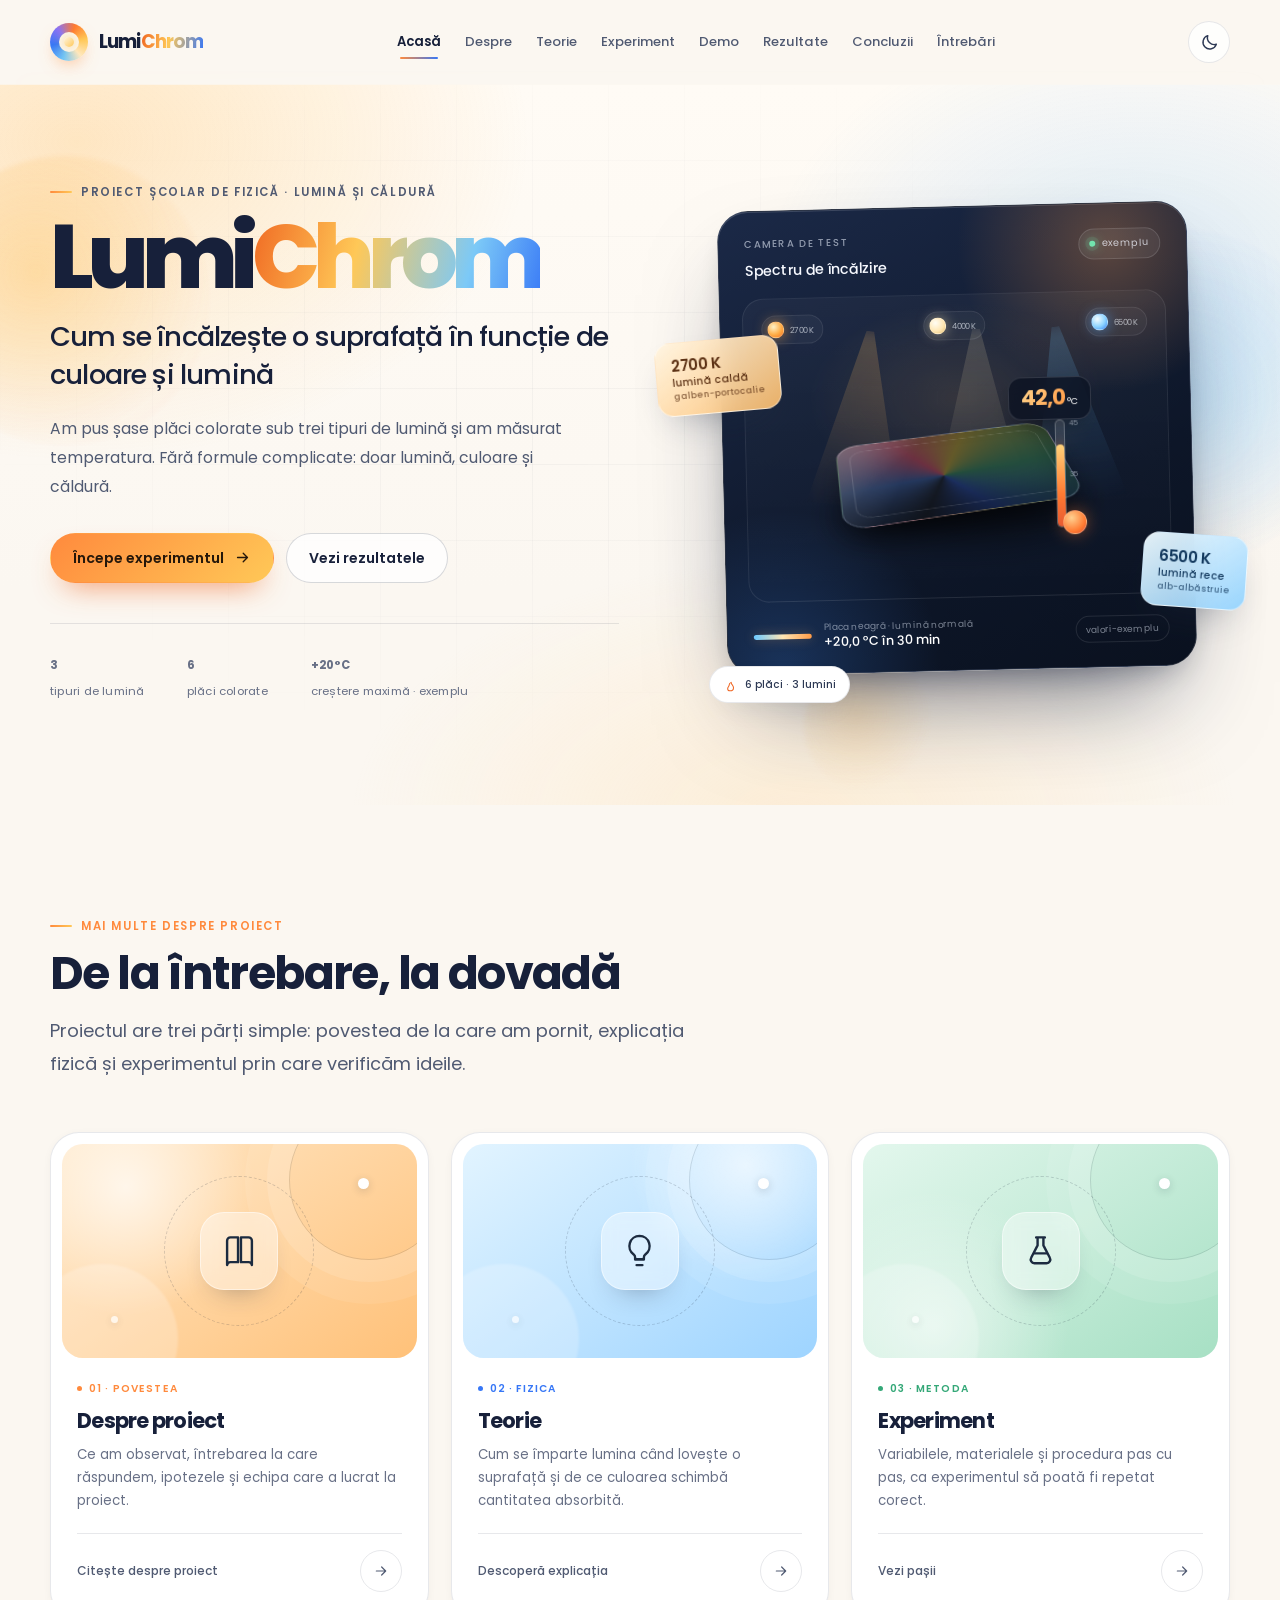
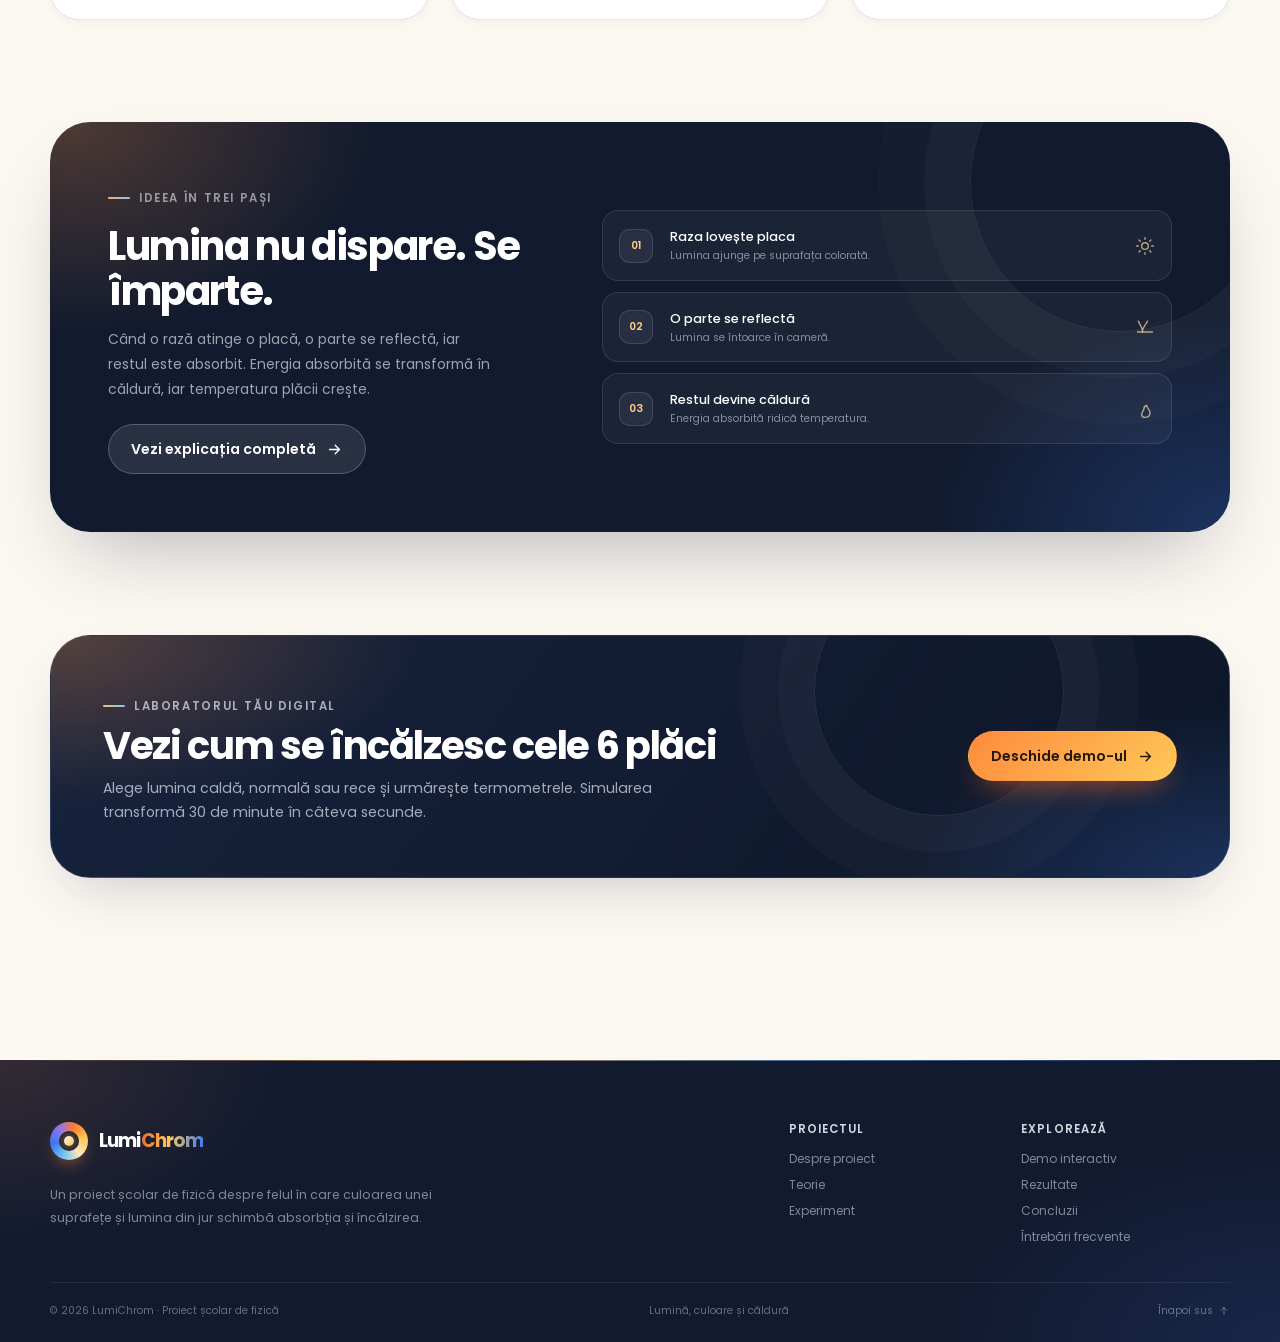
==== index.html @ 6018ecc3 "Varianta 1 Site LumiChrom" ====
<!DOCTYPE html>
<html lang="ro">
<head>
  <meta charset="UTF-8">
  <meta name="viewport" content="width=device-width, initial-scale=1">
  <title>LumiChrom — Cum se încălzește o suprafață în funcție de culoare și lumină</title>
  <meta name="description" content="LumiChrom este un proiect școlar de fizică despre absorbția luminii și încălzirea suprafețelor colorate sub lumină caldă, normală și rece.">
  <meta name="theme-color" content="#fbf7f1">
  <link rel="icon" href="assets/img/favicon.svg" type="image/svg+xml">
  <link rel="preconnect" href="https://fonts.googleapis.com">
  <link rel="preconnect" href="https://fonts.gstatic.com" crossorigin>
  <link href="https://fonts.googleapis.com/css2?family=Poppins:wght@400;500;600;700;800&display=swap" rel="stylesheet">
  <link rel="stylesheet" href="assets/css/style.css">
  <script>
    /* Aplicăm tema înainte de afișare, ca să nu apară o „clipire”. */
    (function () {
      document.documentElement.classList.add("js");
      try {
        var saved = localStorage.getItem("lumichrom-theme");
        document.documentElement.dataset.theme = saved === "dark" ? "dark" : "light";
      } catch (error) {
        document.documentElement.dataset.theme = "light";
      }
    })();
  </script>
</head>
<body class="page-home">
  <a class="skip-link" href="#main">Sari la conținut</a>
  <div class="scroll-progress" aria-hidden="true"></div>

  <!-- Meniu comun -->
  <header class="site-header">
    <div class="container nav-shell">
      <a class="brand" href="index.html" aria-label="LumiChrom — pagina principală">
        <span class="brand-mark" aria-hidden="true"></span>
        <span class="brand-text">Lumi<span>Chrom</span></span>
      </a>

      <nav class="main-nav" id="mainNav" aria-label="Meniu principal">
        <a href="index.html" class="is-active" aria-current="page">Acasă</a>
        <a href="despre.html">Despre</a>
        <a href="teorie.html">Teorie</a>
        <a href="experiment.html">Experiment</a>
        <a href="demo.html">Demo</a>
        <a href="rezultate.html">Rezultate</a>
        <a href="concluzii.html">Concluzii</a>
        <a href="intrebari.html">Întrebări</a>
      </nav>

      <div class="nav-actions">
        <button class="icon-button theme-toggle" type="button" aria-label="Comută la modul întunecat" aria-pressed="false">
          <svg class="icon-moon" viewBox="0 0 24 24" fill="none" stroke="currentColor" stroke-width="1.8" stroke-linecap="round" stroke-linejoin="round" aria-hidden="true">
            <path d="M20.6 14.2A8.6 8.6 0 0 1 9.8 3.4 8.6 8.6 0 1 0 20.6 14.2Z"/>
          </svg>
          <svg class="icon-sun" viewBox="0 0 24 24" fill="none" stroke="currentColor" stroke-width="1.8" stroke-linecap="round" stroke-linejoin="round" aria-hidden="true">
            <circle cx="12" cy="12" r="4"/>
            <path d="M12 2v2M12 20v2M4.9 4.9l1.4 1.4M17.7 17.7l1.4 1.4M2 12h2M20 12h2M4.9 19.1l1.4-1.4M17.7 6.3l1.4-1.4"/>
          </svg>
        </button>
        <button class="menu-toggle" type="button" aria-label="Deschide meniul" aria-controls="mainNav" aria-expanded="false">
          <span></span>
        </button>
      </div>
    </div>
  </header>

  <main id="main" class="site-main">
    <!-- Hero -->
    <section class="hero">
      <div class="hero-bg" aria-hidden="true">
        <div class="hero-grid"></div>
        <div class="orb orb--warm" data-parallax="0.05"></div>
        <div class="orb orb--cool" data-parallax="0.03"></div>
        <div class="orb orb--small" data-parallax="0.08"></div>
      </div>

      <div class="container hero-layout">
        <div class="hero-copy">
          <span class="eyebrow" data-reveal>Proiect școlar de fizică · lumină și căldură</span>
          <h1 class="hero-title" data-reveal style="--delay: .06s">Lumi<span>Chrom</span></h1>
          <p class="hero-subtitle" data-reveal style="--delay: .12s">Cum se încălzește o suprafață în funcție de culoare și lumină</p>
          <p class="hero-lead" data-reveal style="--delay: .18s">
            Am pus șase plăci colorate sub trei tipuri de lumină și am măsurat temperatura.
            Fără formule complicate: doar lumină, culoare și căldură.
          </p>

          <div class="hero-actions" data-reveal style="--delay: .24s">
            <a class="btn btn--primary" href="demo.html">
              Începe experimentul
              <svg viewBox="0 0 24 24" fill="none" stroke="currentColor" stroke-width="1.9" stroke-linecap="round" stroke-linejoin="round" aria-hidden="true">
                <path d="M5 12h14M13 6l6 6-6 6"/>
              </svg>
            </a>
            <a class="btn btn--ghost" href="rezultate.html">Vezi rezultatele</a>
          </div>

          <div class="hero-facts" data-reveal style="--delay: .3s">
            <div class="hero-fact">
              <strong><span data-count="3" data-duration="1000">0</span></strong>
              <span>tipuri de lumină</span>
            </div>
            <div class="hero-fact">
              <strong><span data-count="6" data-duration="1200">0</span></strong>
              <span>plăci colorate</span>
            </div>
            <div class="hero-fact">
              <strong><span data-count="20" data-prefix="+" data-suffix="°C" data-duration="1400">+0°C</span></strong>
              <span>creștere maximă · exemplu</span>
            </div>
          </div>
        </div>

        <!-- Ilustrație de laborator realizată în HTML/CSS -->
        <div class="hero-visual" data-reveal style="--delay: .18s">
          <div class="hero-visual-glow" aria-hidden="true"></div>

          <div class="lab-card">
            <div class="lab-head">
              <div>
                <span class="lab-kicker">Camera de test</span>
                <strong>Spectru de încălzire</strong>
              </div>
              <span class="live-pill"><i aria-hidden="true"></i>exemplu</span>
            </div>

            <div class="lab-stage" aria-hidden="true">
              <div class="lamp-row">
                <span class="lamp-unit"><i class="lamp-dot lamp-dot--warm"></i><span>2700 K</span></span>
                <span class="lamp-unit"><i class="lamp-dot lamp-dot--normal"></i><span>4000 K</span></span>
                <span class="lamp-unit"><i class="lamp-dot lamp-dot--cool"></i><span>6500 K</span></span>
              </div>

              <div class="lab-beams">
                <span class="beam beam--warm"></span>
                <span class="beam beam--normal"></span>
                <span class="beam beam--cool"></span>
              </div>

              <div class="plate-wrap">
                <div class="plate-shadow"></div>
                <div class="plate-3d"></div>
                <div class="temp-chip"><span>42,0</span>°C</div>

                <div class="lab-thermo">
                  <div class="lab-thermo-track"><i></i></div>
                  <div class="lab-thermo-bulb"></div>
                  <div class="lab-thermo-labels"><span>45</span><span>35</span><span>25</span></div>
                </div>
              </div>
            </div>

            <div class="lab-foot">
              <div class="lab-foot-main">
                <span class="mini-scale" aria-hidden="true"></span>
                <div>
                  <span>Placa neagră · lumină normală</span>
                  <strong>+20,0 °C în 30 min</strong>
                </div>
              </div>
              <span class="lab-foot-note">valori-exemplu</span>
            </div>
          </div>

          <div class="float-card float-card--warm" aria-hidden="true">
            <strong>2700 K</strong>
            lumină caldă
            <small>galben-portocalie</small>
          </div>
          <div class="float-card float-card--cool" aria-hidden="true">
            <strong>6500 K</strong>
            lumină rece
            <small>alb-albăstruie</small>
          </div>
          <div class="float-chip" aria-hidden="true">
            <svg viewBox="0 0 24 24" fill="none" stroke="currentColor" stroke-width="1.8" stroke-linecap="round" stroke-linejoin="round">
              <path d="M12 22c4 0 6-2.5 6-5.5 0-2.3-1.3-3.8-2.4-5.2-.9-1.1-1.6-2.2-1.6-3.8-2 .7-3.4 2.4-3.4 4.5 0 1-.4 1.7-1 2.5C8.6 15.8 8 17 8 18.5 8 20.7 9.8 22 12 22Z"/>
            </svg>
            6 plăci · 3 lumini
          </div>
        </div>
      </div>
    </section>

    <!-- Previzualizarea celor trei secțiuni principale -->
    <section class="section" aria-labelledby="preview-title">
      <div class="container">
        <div class="section-head" data-reveal>
          <span class="section-kicker">Mai multe despre proiect</span>
          <h2 id="preview-title">De la întrebare, la dovadă</h2>
          <p class="lead">Proiectul are trei părți simple: povestea de la care am pornit, explicația fizică și experimentul prin care verificăm ideile.</p>
        </div>

        <div class="preview-grid">
          <a class="preview-card preview-card--story" href="despre.html" data-reveal style="--delay: .04s">
            <div class="preview-visual" aria-hidden="true">
              <span class="preview-orbit"></span>
              <span class="preview-dot preview-dot--one"></span>
              <span class="preview-dot preview-dot--two"></span>
              <span class="preview-icon">
                <svg viewBox="0 0 24 24" fill="none" stroke="currentColor" stroke-width="1.65" stroke-linecap="round" stroke-linejoin="round">
                  <path d="M3.5 5.3A2.3 2.3 0 0 1 5.8 3H11v17H5.8a2.3 2.3 0 0 0-2.3 2V5.3Z"/>
                  <path d="M20.5 5.3A2.3 2.3 0 0 0 18.2 3H13v17h5.2a2.3 2.3 0 0 1 2.3 2V5.3Z"/>
                </svg>
              </span>
            </div>
            <div class="preview-body">
              <span class="preview-label">01 · Povestea</span>
              <h3>Despre proiect</h3>
              <p>Ce am observat, întrebarea la care răspundem, ipotezele și echipa care a lucrat la proiect.</p>
              <div class="preview-footer">
                <span>Citește despre proiect</span>
                <span class="arrow-circle" aria-hidden="true">
                  <svg viewBox="0 0 24 24" fill="none" stroke="currentColor" stroke-width="1.8" stroke-linecap="round" stroke-linejoin="round">
                    <path d="M5 12h14M13 6l6 6-6 6"/>
                  </svg>
                </span>
              </div>
            </div>
          </a>

          <a class="preview-card preview-card--theory" href="teorie.html" data-reveal style="--delay: .12s">
            <div class="preview-visual" aria-hidden="true">
              <span class="preview-orbit"></span>
              <span class="preview-dot preview-dot--one"></span>
              <span class="preview-dot preview-dot--two"></span>
              <span class="preview-icon">
                <svg viewBox="0 0 24 24" fill="none" stroke="currentColor" stroke-width="1.65" stroke-linecap="round" stroke-linejoin="round">
                  <path d="M9 18h6M10 22h4"/>
                  <path d="M12 2a7 7 0 0 0-4 12.7c.6.5 1 1.3 1 2.1V18h6v-1.2c0-.8.4-1.6 1-2.1A7 7 0 0 0 12 2Z"/>
                </svg>
              </span>
            </div>
            <div class="preview-body">
              <span class="preview-label">02 · Fizica</span>
              <h3>Teorie</h3>
              <p>Cum se împarte lumina când lovește o suprafață și de ce culoarea schimbă cantitatea absorbită.</p>
              <div class="preview-footer">
                <span>Descoperă explicația</span>
                <span class="arrow-circle" aria-hidden="true">
                  <svg viewBox="0 0 24 24" fill="none" stroke="currentColor" stroke-width="1.8" stroke-linecap="round" stroke-linejoin="round">
                    <path d="M5 12h14M13 6l6 6-6 6"/>
                  </svg>
                </span>
              </div>
            </div>
          </a>

          <a class="preview-card preview-card--lab" href="experiment.html" data-reveal style="--delay: .2s">
            <div class="preview-visual" aria-hidden="true">
              <span class="preview-orbit"></span>
              <span class="preview-dot preview-dot--one"></span>
              <span class="preview-dot preview-dot--two"></span>
              <span class="preview-icon">
                <svg viewBox="0 0 24 24" fill="none" stroke="currentColor" stroke-width="1.65" stroke-linecap="round" stroke-linejoin="round">
                  <path d="M9 3h6M10 3v5.5L5.6 17a2.5 2.5 0 0 0 2.2 3.7h8.4a2.5 2.5 0 0 0 2.2-3.7L14 8.5V3"/>
                  <path d="M7.6 14h8.8"/>
                </svg>
              </span>
            </div>
            <div class="preview-body">
              <span class="preview-label">03 · Metoda</span>
              <h3>Experiment</h3>
              <p>Variabilele, materialele și procedura pas cu pas, ca experimentul să poată fi repetat corect.</p>
              <div class="preview-footer">
                <span>Vezi pașii</span>
                <span class="arrow-circle" aria-hidden="true">
                  <svg viewBox="0 0 24 24" fill="none" stroke="currentColor" stroke-width="1.8" stroke-linecap="round" stroke-linejoin="round">
                    <path d="M5 12h14M13 6l6 6-6 6"/>
                  </svg>
                </span>
              </div>
            </div>
          </a>
        </div>
      </div>
    </section>

    <!-- Ideea fizică, pe scurt -->
    <section class="section section--flush-top" aria-labelledby="process-title">
      <div class="container">
        <div class="process-panel" data-reveal>
          <div class="process-copy">
            <span class="eyebrow">Ideea în trei pași</span>
            <h2 id="process-title">Lumina nu dispare. Se împarte.</h2>
            <p>Când o rază atinge o placă, o parte se reflectă, iar restul este absorbit. Energia absorbită se transformă în căldură, iar temperatura plăcii crește.</p>
            <a class="btn btn--light" href="teorie.html">
              Vezi explicația completă
              <svg viewBox="0 0 24 24" fill="none" stroke="currentColor" stroke-width="1.9" stroke-linecap="round" stroke-linejoin="round" aria-hidden="true">
                <path d="M5 12h14M13 6l6 6-6 6"/>
              </svg>
            </a>
          </div>

          <ol class="process-steps">
            <li class="process-step">
              <span class="process-step-num">01</span>
              <div>
                <strong>Raza lovește placa</strong>
                <small>Lumina ajunge pe suprafața colorată.</small>
              </div>
              <span class="process-step-icon" aria-hidden="true">
                <svg viewBox="0 0 24 24" fill="none" stroke="currentColor" stroke-width="1.7" stroke-linecap="round" stroke-linejoin="round">
                  <circle cx="12" cy="12" r="4"/>
                  <path d="M12 2v2M12 20v2M4.9 4.9l1.4 1.4M17.7 17.7l1.4 1.4M2 12h2M20 12h2M4.9 19.1l1.4-1.4M17.7 6.3l1.4-1.4"/>
                </svg>
              </span>
            </li>
            <li class="process-step">
              <span class="process-step-num">02</span>
              <div>
                <strong>O parte se reflectă</strong>
                <small>Lumina se întoarce în cameră.</small>
              </div>
              <span class="process-step-icon" aria-hidden="true">
                <svg viewBox="0 0 24 24" fill="none" stroke="currentColor" stroke-width="1.7" stroke-linecap="round" stroke-linejoin="round">
                  <path d="M4 5 9 15 15 5"/>
                  <path d="M3 18h18"/>
                  <path d="M9 15v3"/>
                </svg>
              </span>
            </li>
            <li class="process-step">
              <span class="process-step-num">03</span>
              <div>
                <strong>Restul devine căldură</strong>
                <small>Energia absorbită ridică temperatura.</small>
              </div>
              <span class="process-step-icon" aria-hidden="true">
                <svg viewBox="0 0 24 24" fill="none" stroke="currentColor" stroke-width="1.7" stroke-linecap="round" stroke-linejoin="round">
                  <path d="M12 22c4 0 6-2.5 6-5.5 0-2.3-1.3-3.8-2.4-5.2-.9-1.1-1.6-2.2-1.6-3.8-2 .7-3.4 2.4-3.4 4.5 0 1-.4 1.7-1 2.5C8.6 15.8 8 17 8 18.5 8 20.7 9.8 22 12 22Z"/>
                </svg>
              </span>
            </li>
          </ol>
        </div>
      </div>
    </section>

    <!-- Invitație la demo -->
    <section class="section section--flush-top">
      <div class="container">
        <div class="cta-panel" data-reveal>
          <div>
            <span class="eyebrow">Laboratorul tău digital</span>
            <h2>Vezi cum se încălzesc cele 6 plăci</h2>
            <p>Alege lumina caldă, normală sau rece și urmărește termometrele. Simularea transformă 30 de minute în câteva secunde.</p>
          </div>
          <a class="btn btn--primary" href="demo.html">
            Deschide demo-ul
            <svg viewBox="0 0 24 24" fill="none" stroke="currentColor" stroke-width="1.9" stroke-linecap="round" stroke-linejoin="round" aria-hidden="true">
              <path d="M5 12h14M13 6l6 6-6 6"/>
            </svg>
          </a>
        </div>
      </div>
    </section>
  </main>

  <!-- Footer comun -->
  <footer class="site-footer">
    <div class="container">
      <div class="footer-top">
        <div class="footer-brand">
          <a class="brand" href="index.html" aria-label="LumiChrom — pagina principală">
            <span class="brand-mark" aria-hidden="true"></span>
            <span class="brand-text">Lumi<span>Chrom</span></span>
          </a>
          <p>Un proiect școlar de fizică despre felul în care culoarea unei suprafețe și lumina din jur schimbă absorbția și încălzirea.</p>
        </div>

        <div class="footer-links">
          <div class="footer-col">
            <h3>Proiectul</h3>
            <nav aria-label="Linkuri despre proiect">
              <a href="despre.html">Despre proiect</a>
              <a href="teorie.html">Teorie</a>
              <a href="experiment.html">Experiment</a>
            </nav>
          </div>
          <div class="footer-col">
            <h3>Explorează</h3>
            <nav aria-label="Linkuri către rezultate și întrebări">
              <a href="demo.html">Demo interactiv</a>
              <a href="rezultate.html">Rezultate</a>
              <a href="concluzii.html">Concluzii</a>
              <a href="intrebari.html">Întrebări frecvente</a>
            </nav>
          </div>
        </div>
      </div>

      <div class="footer-bottom">
        <span>© <span data-year>2026</span> LumiChrom · Proiect școlar de fizică</span>
        <span>Lumină, culoare și căldură</span>
        <a href="#main">
          Înapoi sus
          <svg viewBox="0 0 24 24" fill="none" stroke="currentColor" stroke-width="1.9" stroke-linecap="round" stroke-linejoin="round" aria-hidden="true">
            <path d="M12 19V5M6 11l6-6 6 6"/>
          </svg>
        </a>
      </div>
    </div>
  </footer>

  <script src="assets/js/main.js" defer></script>
</body>
</html>
---- assets/css/style.css ----
/* ============================================================
   LumiChrom — stiluri comune
   Organizare:
   01. Variabile și resetare
   02. Tipografie și utilitare
   03. Header, meniu și progres
   04. Butoane
   05. Hero (Acasă)
   06. Componente comune
   07. Pagina Acasă
   08. Pagina Despre
   09. Pagina Teorie
   10. Pagina Experiment
   11. Pagina Demo
   12. Pagina Rezultate
   13. Pagina Concluzii
   14. Pagina Întrebări
   15. Footer
   16. Responsive
   17. Mișcare redusă
   ============================================================ */

/* 01. Variabile și resetare
   ------------------------------------------------------------ */
:root {
  color-scheme: light;

  --bg: #fbf7f1;
  --bg-soft: #f5ede2;
  --surface: rgba(255, 255, 255, 0.74);
  --surface-solid: #ffffff;
  --surface-2: #fffaf3;
  --surface-3: #f6efe5;

  --ink: #17203a;
  --ink-2: #2d3954;
  --muted: #687086;
  --muted-strong: #505a72;
  --line: rgba(23, 32, 58, 0.1);
  --line-strong: rgba(23, 32, 58, 0.17);

  --orange: #ff8a3d;
  --orange-deep: #ef6420;
  --amber: #ffc857;
  --cream: #ffe7bc;
  --sky: #7cc9f7;
  --blue: #3777f6;
  --blue-deep: #2258c9;
  --navy: #121a30;
  --green: #35a878;
  --red: #e45c55;
  --purple: #8b72f4;

  --gradient-warm: linear-gradient(135deg, #ff8a3d 0%, #ffc857 100%);
  --gradient-cool: linear-gradient(135deg, #76c9f8 0%, #3777f6 100%);
  --gradient-spectrum: linear-gradient(90deg, #ff7a2f 0%, #ffbd4a 25%, #ffe8bf 45%, #dff2ff 65%, #71c5f6 82%, #3777f6 100%);

  --font-sans: "Poppins", "Segoe UI", system-ui, -apple-system, BlinkMacSystemFont, sans-serif;
  --shadow-xs: 0 2px 8px rgba(25, 34, 57, 0.04);
  --shadow-sm: 0 10px 30px -14px rgba(25, 34, 57, 0.2);
  --shadow-md: 0 24px 55px -24px rgba(25, 34, 57, 0.26);
  --shadow-lg: 0 38px 80px -30px rgba(21, 31, 56, 0.32);

  --radius-sm: 14px;
  --radius-md: 22px;
  --radius-lg: 30px;
  --radius-xl: 40px;

  --nav-h: 84px;
  --container: 1180px;
  --ease: cubic-bezier(0.16, 1, 0.3, 1);
  --ease-soft: cubic-bezier(0.25, 0.46, 0.45, 0.94);

  --page-accent: var(--orange);
  --page-accent-soft: rgba(255, 138, 61, 0.14);
}

[data-theme="dark"] {
  color-scheme: dark;
  --bg: #0a101e;
  --bg-soft: #0d1526;
  --surface: rgba(18, 27, 47, 0.76);
  --surface-solid: #121b2f;
  --surface-2: #0f182a;
  --surface-3: #182338;

  --ink: #f5f7fc;
  --ink-2: #dbe3f1;
  --muted: #9ca9bf;
  --muted-strong: #b5c0d3;
  --line: rgba(255, 255, 255, 0.09);
  --line-strong: rgba(255, 255, 255, 0.16);

  --shadow-xs: 0 2px 8px rgba(0, 0, 0, 0.16);
  --shadow-sm: 0 12px 30px -14px rgba(0, 0, 0, 0.5);
  --shadow-md: 0 26px 55px -24px rgba(0, 0, 0, 0.62);
  --shadow-lg: 0 38px 90px -28px rgba(0, 0, 0, 0.72);

  --page-accent-soft: rgba(255, 255, 255, 0.06);
}

/* Accentul fiecărei pagini */
.page-despre {
  --page-accent: #f0782e;
  --page-accent-soft: rgba(240, 120, 46, 0.12);
}

.page-teorie {
  --page-accent: #3777f6;
  --page-accent-soft: rgba(55, 119, 246, 0.1);
}

.page-experiment {
  --page-accent: #27966b;
  --page-accent-soft: rgba(39, 150, 107, 0.1);
}

.page-demo {
  --page-accent: #f0782e;
  --page-accent-soft: rgba(240, 120, 46, 0.12);
}

.page-rezultate {
  --page-accent: #3777f6;
  --page-accent-soft: rgba(55, 119, 246, 0.1);
}

.page-concluzii {
  --page-accent: #7a5fe0;
  --page-accent-soft: rgba(122, 95, 224, 0.1);
}

.page-intrebari {
  --page-accent: #f0782e;
  --page-accent-soft: rgba(240, 120, 46, 0.12);
}

*,
*::before,
*::after {
  box-sizing: border-box;
}

html {
  scroll-behavior: smooth;
  scroll-padding-top: calc(var(--nav-h) + 24px);
  -webkit-text-size-adjust: 100%;
}

body {
  margin: 0;
  min-height: 100vh;
  overflow-x: hidden;
  background: var(--bg);
  color: var(--ink);
  font-family: var(--font-sans);
  font-size: 16px;
  line-height: 1.7;
  font-weight: 400;
  text-rendering: optimizeLegibility;
  -webkit-font-smoothing: antialiased;
}

body.menu-open {
  overflow: hidden;
}

.nav-scrim {
  position: fixed;
  inset: 0;
  z-index: 985;
  display: none;
  background: rgba(10, 16, 30, 0.28);
  -webkit-backdrop-filter: blur(3px);
  backdrop-filter: blur(3px);
  opacity: 0;
  transition: opacity 0.25s ease;
}

body.menu-open .nav-scrim {
  display: block;
  opacity: 1;
}

body.page-leaving {
  opacity: 0;
  transform: translateY(6px);
  transition: opacity 0.24s ease, transform 0.24s ease;
  animation: none;
}

.js body {
  animation: pageIn 0.55s var(--ease-soft) both;
}

.js body.page-leaving {
  animation: none;
  opacity: 0;
}

@keyframes pageIn {
  from { opacity: 0; transform: translateY(8px); }
  to { opacity: 1; transform: translateY(0); }
}

::selection {
  background: rgba(255, 138, 61, 0.26);
  color: var(--ink);
}

:focus-visible {
  outline: 3px solid rgba(55, 119, 246, 0.72);
  outline-offset: 3px;
  border-radius: 6px;
}

img,
svg {
  display: block;
  max-width: 100%;
}

button,
input,
select,
textarea {
  font: inherit;
  color: inherit;
}

button {
  border: 0;
  background: none;
  cursor: pointer;
}

a {
  color: inherit;
  text-decoration: none;
}

p,
h1,
h2,
h3,
h4,
ul,
ol,
blockquote {
  margin-top: 0;
}

ul,
ol {
  padding-left: 1.15rem;
}

hr {
  border: 0;
  border-top: 1px solid var(--line);
}

/* 02. Tipografie și utilitare
   ------------------------------------------------------------ */
.container {
  width: min(var(--container), calc(100% - 48px));
  margin-inline: auto;
}

.site-main {
  padding-top: var(--nav-h);
}

.section {
  position: relative;
  padding: clamp(68px, 8vw, 108px) 0;
}

.section--tight {
  padding: clamp(48px, 6vw, 76px) 0;
}

.section--soft {
  background: var(--bg-soft);
}

.section--flush-top {
  padding-top: 0;
}

h1,
h2,
h3,
h4 {
  color: var(--ink);
  font-weight: 700;
  line-height: 1.12;
  letter-spacing: -0.035em;
}

h1 {
  font-size: clamp(2.65rem, 5.3vw, 4.4rem);
  margin-bottom: 0.55em;
}

h2 {
  font-size: clamp(2rem, 3.6vw, 3.15rem);
  margin-bottom: 0.5em;
}

h3 {
  font-size: clamp(1.12rem, 1.55vw, 1.4rem);
  line-height: 1.3;
  margin-bottom: 0.55em;
}

h4 {
  font-size: 1rem;
  line-height: 1.4;
  letter-spacing: -0.01em;
}

p {
  margin-bottom: 1rem;
}

strong {
  font-weight: 600;
}

.lead {
  max-width: 670px;
  color: var(--muted-strong);
  font-size: clamp(1.02rem, 1.4vw, 1.18rem);
  line-height: 1.8;
}

.eyebrow,
.section-kicker {
  display: inline-flex;
  align-items: center;
  gap: 9px;
  margin-bottom: 18px;
  color: var(--muted-strong);
  font-size: 0.72rem;
  font-weight: 600;
  letter-spacing: 0.14em;
  line-height: 1.4;
  text-transform: uppercase;
}

.eyebrow::before,
.section-kicker::before {
  width: 22px;
  height: 2px;
  border-radius: 99px;
  background: linear-gradient(90deg, var(--page-accent), var(--amber));
  content: "";
}

.section-kicker {
  margin-bottom: 14px;
  color: var(--page-accent);
}

.section-head {
  max-width: 760px;
  margin-bottom: clamp(34px, 4.5vw, 52px);
}

.section-head--center {
  margin-inline: auto;
  text-align: center;
}

.section-head--center .section-kicker {
  justify-content: center;
}

.section-head--center .section-kicker::after {
  width: 22px;
  height: 2px;
  border-radius: 99px;
  background: linear-gradient(90deg, var(--amber), var(--page-accent));
  content: "";
}

.section-head--center .lead {
  margin-inline: auto;
}

.section-head h2 {
  margin-bottom: 16px;
}

.section-head p:last-child {
  margin-bottom: 0;
}

.text-gradient {
  background: var(--gradient-warm);
  -webkit-background-clip: text;
  background-clip: text;
  color: transparent;
}

.spectrum-text {
  background: linear-gradient(100deg, var(--orange-deep) 0%, var(--amber) 30%, var(--sky) 68%, var(--blue-deep) 100%);
  -webkit-background-clip: text;
  background-clip: text;
  color: transparent;
}

.sr-only {
  position: absolute !important;
  width: 1px;
  height: 1px;
  padding: 0;
  margin: -1px;
  overflow: hidden;
  clip: rect(0, 0, 0, 0);
  white-space: nowrap;
  border: 0;
}

.skip-link {
  position: fixed;
  top: 12px;
  left: 12px;
  z-index: 3000;
  padding: 12px 18px;
  border-radius: 10px;
  background: var(--navy);
  color: #fff;
  font-size: 0.85rem;
  font-weight: 600;
  transform: translateY(-160%);
  transition: transform 0.2s ease;
}

.skip-link:focus {
  transform: translateY(0);
}

.surface-card {
  background: var(--surface-solid);
  border: 1px solid var(--line);
  border-radius: var(--radius-lg);
  box-shadow: var(--shadow-sm);
}

.icon-badge {
  display: grid;
  place-items: center;
  width: 52px;
  height: 52px;
  flex: 0 0 auto;
  border-radius: 17px;
  background: var(--page-accent-soft);
  color: var(--page-accent);
}

.icon-badge svg {
  width: 24px;
  height: 24px;
}

.icon-badge--warm {
  background: rgba(255, 138, 61, 0.14);
  color: var(--orange-deep);
}

.icon-badge--blue {
  background: rgba(55, 119, 246, 0.12);
  color: var(--blue-deep);
}

[data-theme="dark"] .icon-badge--blue {
  color: #8fc4ff;
}

.icon-badge--green {
  background: rgba(53, 168, 120, 0.13);
  color: #27865f;
}

[data-theme="dark"] .icon-badge--green {
  color: #6bd6a9;
}

.chip-row {
  display: flex;
  flex-wrap: wrap;
  gap: 10px;
}

.chip {
  display: inline-flex;
  align-items: center;
  gap: 8px;
  padding: 8px 13px;
  border: 1px solid var(--line);
  border-radius: 999px;
  background: var(--surface);
  color: var(--muted-strong);
  font-size: 0.77rem;
  font-weight: 500;
  line-height: 1.4;
}

.chip strong {
  color: var(--ink);
}

.chip-dot {
  width: 7px;
  height: 7px;
  flex: 0 0 auto;
  border-radius: 50%;
  background: var(--page-accent);
  box-shadow: 0 0 0 3px var(--page-accent-soft);
}

.chip--warm { background: rgba(255, 138, 61, 0.1); border-color: rgba(255, 138, 61, 0.22); }
.chip--normal { background: rgba(255, 200, 87, 0.12); border-color: rgba(200, 150, 44, 0.2); }
.chip--cool { background: rgba(55, 119, 246, 0.09); border-color: rgba(55, 119, 246, 0.2); }

/* Animații de apariție la derulare */
.js [data-reveal] {
  opacity: 0;
  transform: translateY(26px);
  transition:
    opacity 0.8s var(--ease-soft),
    transform 0.8s var(--ease);
  transition-delay: var(--delay, 0s);
}

.js [data-reveal].is-revealed {
  opacity: 1;
  transform: translateY(0);
}

[hidden] {
  display: none !important;
}

[data-parallax] {
  will-change: transform;
}

/* 03. Header, meniu și progres
   ------------------------------------------------------------ */
.scroll-progress {
  position: fixed;
  inset: 0 auto auto 0;
  z-index: 2100;
  width: 0;
  height: 3px;
  border-radius: 0 99px 99px 0;
  background: var(--gradient-spectrum);
  box-shadow: 0 0 18px rgba(255, 138, 61, 0.55);
  pointer-events: none;
}

.site-header {
  position: fixed;
  inset: 0 0 auto;
  z-index: 1000;
  border-bottom: 1px solid transparent;
  background: color-mix(in srgb, var(--bg) 76%, transparent);
  -webkit-backdrop-filter: blur(18px) saturate(140%);
  backdrop-filter: blur(18px) saturate(140%);
  transition: background 0.3s ease, border-color 0.3s ease, box-shadow 0.3s ease;
}

.site-header.is-scrolled {
  border-bottom-color: var(--line);
  background: color-mix(in srgb, var(--bg) 90%, transparent);
  box-shadow: 0 12px 36px -28px rgba(20, 29, 52, 0.45);
}

.nav-shell {
  display: flex;
  align-items: center;
  justify-content: space-between;
  min-height: var(--nav-h);
  gap: 18px;
}

.brand {
  display: inline-flex;
  align-items: center;
  gap: 11px;
  flex: 0 0 auto;
  border-radius: 12px;
  line-height: 1;
}

.brand-mark {
  position: relative;
  width: 38px;
  height: 38px;
  flex: 0 0 auto;
  overflow: hidden;
  border-radius: 50%;
  background: conic-gradient(from 20deg, #ff7a2f, #ffc857, #ffe8bf, #71c5f6, #3777f6, #8b72f4, #ff7a2f);
  box-shadow: 0 8px 18px -8px rgba(255, 138, 61, 0.75);
}

.brand-mark::before {
  position: absolute;
  inset: 9px;
  border-radius: 50%;
  background: var(--bg);
  content: "";
}

.brand-mark::after {
  position: absolute;
  top: 14px;
  left: 14px;
  width: 10px;
  height: 10px;
  border-radius: 50%;
  background: linear-gradient(135deg, #fff5df, #ffc857);
  box-shadow: 0 0 12px rgba(255, 200, 87, 0.9);
  content: "";
}

.brand-text {
  color: var(--ink);
  font-size: 1.17rem;
  font-weight: 700;
  letter-spacing: -0.045em;
}

.brand-text span {
  background: linear-gradient(100deg, var(--orange-deep), var(--amber) 45%, var(--blue));
  -webkit-background-clip: text;
  background-clip: text;
  color: transparent;
}

.main-nav {
  display: flex;
  align-items: center;
  gap: 2px;
}

.main-nav a {
  position: relative;
  padding: 9px 11px;
  border-radius: 9px;
  color: var(--muted-strong);
  font-size: 0.82rem;
  font-weight: 500;
  line-height: 1.4;
  white-space: nowrap;
  transition: color 0.2s ease, background 0.2s ease;
}

.main-nav a::after {
  position: absolute;
  right: 50%;
  bottom: 1px;
  left: 50%;
  height: 2px;
  border-radius: 99px;
  background: linear-gradient(90deg, var(--orange), var(--blue));
  content: "";
  transition: right 0.25s var(--ease), left 0.25s var(--ease);
}

.main-nav a:hover {
  color: var(--ink);
  background: var(--page-accent-soft);
}

.main-nav a.is-active {
  color: var(--ink);
  font-weight: 600;
}

.main-nav a.is-active::after {
  right: 14px;
  left: 14px;
}

.nav-actions {
  display: flex;
  align-items: center;
  gap: 8px;
  flex: 0 0 auto;
}

.icon-button {
  display: grid;
  place-items: center;
  width: 42px;
  height: 42px;
  border: 1px solid var(--line);
  border-radius: 50%;
  background: var(--surface);
  color: var(--ink-2);
  transition:
    transform 0.25s var(--ease),
    background 0.25s ease,
    color 0.25s ease,
    border-color 0.25s ease;
}

.icon-button:hover {
  transform: translateY(-2px);
  border-color: var(--line-strong);
  background: var(--surface-solid);
  color: var(--orange-deep);
}

.icon-button svg {
  width: 19px;
  height: 19px;
}

.theme-toggle .icon-sun { display: none; }
.theme-toggle .icon-moon { display: block; }
[data-theme="dark"] .theme-toggle .icon-sun { display: block; }
[data-theme="dark"] .theme-toggle .icon-moon { display: none; }

.menu-toggle {
  display: none;
  width: 42px;
  height: 42px;
  place-items: center;
  border: 1px solid var(--line);
  border-radius: 50%;
  background: var(--surface);
}

.menu-toggle span {
  position: relative;
  display: block;
  width: 17px;
  height: 1.8px;
  border-radius: 99px;
  background: var(--ink);
  transition: transform 0.25s ease, background 0.25s ease;
}

.menu-toggle span::before,
.menu-toggle span::after {
  position: absolute;
  left: 0;
  width: 17px;
  height: 1.8px;
  border-radius: 99px;
  background: var(--ink);
  content: "";
  transition: transform 0.25s ease, top 0.25s ease;
}

.menu-toggle span::before { top: -6px; }
.menu-toggle span::after { top: 6px; }

body.menu-open .menu-toggle span { background: transparent; }
body.menu-open .menu-toggle span::before { top: 0; transform: rotate(45deg); }
body.menu-open .menu-toggle span::after { top: 0; transform: rotate(-45deg); }

/* 04. Butoane
   ------------------------------------------------------------ */
.btn {
  display: inline-flex;
  align-items: center;
  justify-content: center;
  gap: 10px;
  min-height: 50px;
  padding: 13px 22px;
  border: 1px solid transparent;
  border-radius: 999px;
  font-size: 0.88rem;
  font-weight: 600;
  line-height: 1.3;
  text-align: center;
  cursor: pointer;
  transition:
    transform 0.25s var(--ease),
    box-shadow 0.25s ease,
    background 0.25s ease,
    border-color 0.25s ease;
}

.btn svg {
  width: 17px;
  height: 17px;
  flex: 0 0 auto;
  transition: transform 0.25s var(--ease);
}

.btn:hover {
  transform: translateY(-2px);
}

.btn:hover svg {
  transform: translateX(3px);
}

.btn--primary {
  background: linear-gradient(135deg, var(--orange) 0%, var(--amber) 100%);
  color: #25170a;
  box-shadow: 0 14px 30px -14px rgba(239, 100, 32, 0.8);
}

.btn--primary:hover {
  box-shadow: 0 20px 36px -15px rgba(239, 100, 32, 0.9);
}

.btn--dark {
  background: var(--navy);
  color: #fff;
  box-shadow: var(--shadow-sm);
}

.btn--dark:hover {
  background: #1a2744;
  box-shadow: var(--shadow-md);
}

[data-theme="dark"] .btn--dark {
  background: #f4f6fb;
  color: #121a30;
}

.btn--ghost {
  border-color: var(--line-strong);
  background: var(--surface);
  color: var(--ink);
}

.btn--ghost:hover {
  border-color: var(--page-accent);
  background: var(--surface-solid);
}

.btn--small {
  min-height: 42px;
  padding: 10px 17px;
  font-size: 0.8rem;
}

.btn--light {
  border-color: rgba(255, 255, 255, 0.22);
  background: rgba(255, 255, 255, 0.1);
  color: #fff;
  -webkit-backdrop-filter: blur(10px);
  backdrop-filter: blur(10px);
}

.btn--light:hover {
  background: rgba(255, 255, 255, 0.17);
}

.text-link {
  display: inline-flex;
  align-items: center;
  gap: 8px;
  color: var(--ink);
  font-size: 0.84rem;
  font-weight: 600;
  line-height: 1.4;
}

.text-link svg {
  width: 16px;
  height: 16px;
  transition: transform 0.25s var(--ease);
}

.text-link:hover svg {
  transform: translateX(4px);
}

.arrow-circle {
  display: grid;
  place-items: center;
  width: 42px;
  height: 42px;
  border: 1px solid var(--line);
  border-radius: 50%;
  color: var(--ink);
  transition:
    background 0.25s ease,
    color 0.25s ease,
    transform 0.3s var(--ease),
    border-color 0.25s ease;
}

.arrow-circle svg {
  width: 16px;
  height: 16px;
}

/* 05. Hero (Acasă)
   ------------------------------------------------------------ */
.hero {
  position: relative;
  overflow: hidden;
  padding: clamp(52px, 7vw, 92px) 0 clamp(62px, 8vw, 105px);
  isolation: isolate;
}

.hero-bg {
  position: absolute;
  inset: 0;
  z-index: -1;
  overflow: hidden;
  background:
    radial-gradient(ellipse 52% 65% at 6% 8%, rgba(255, 185, 82, 0.31), transparent 68%),
    radial-gradient(ellipse 42% 54% at 89% 28%, rgba(93, 177, 255, 0.21), transparent 70%),
    radial-gradient(ellipse 48% 50% at 62% 102%, rgba(255, 225, 181, 0.44), transparent 72%),
    linear-gradient(180deg, #fffbf5 0%, var(--bg) 70%);
}

[data-theme="dark"] .hero-bg {
  background:
    radial-gradient(ellipse 46% 60% at 3% 2%, rgba(255, 138, 61, 0.2), transparent 68%),
    radial-gradient(ellipse 46% 56% at 92% 20%, rgba(55, 119, 246, 0.2), transparent 72%),
    radial-gradient(ellipse 55% 55% at 60% 110%, rgba(255, 200, 87, 0.08), transparent 70%),
    linear-gradient(180deg, #0d1526 0%, var(--bg) 70%);
}

.hero-grid {
  position: absolute;
  inset: 0;
  opacity: 0.38;
  background-image:
    linear-gradient(var(--line) 1px, transparent 1px),
    linear-gradient(90deg, var(--line) 1px, transparent 1px);
  background-size: 76px 76px;
  -webkit-mask-image: radial-gradient(ellipse 62% 72% at 42% 42%, #000 10%, transparent 75%);
  mask-image: radial-gradient(ellipse 62% 72% at 42% 42%, #000 10%, transparent 75%);
}

.orb {
  position: absolute;
  border-radius: 50%;
  filter: blur(2px);
  opacity: 0.8;
  pointer-events: none;
}

.orb--warm {
  top: 10%;
  left: -80px;
  width: 290px;
  height: 290px;
  background: radial-gradient(circle at 40% 40%, rgba(255, 195, 99, 0.55), rgba(255, 138, 61, 0.02) 70%);
  animation: orbFloat 12s ease-in-out infinite;
}

.orb--cool {
  top: 20%;
  right: -70px;
  width: 340px;
  height: 340px;
  background: radial-gradient(circle at 50% 50%, rgba(111, 195, 255, 0.38), rgba(55, 119, 246, 0.01) 70%);
  animation: orbFloat 15s ease-in-out infinite reverse;
}

.orb--small {
  right: 27%;
  bottom: 2%;
  width: 130px;
  height: 130px;
  background: radial-gradient(circle at 40% 40%, rgba(255, 215, 153, 0.55), transparent 70%);
  animation: orbFloat 10s ease-in-out infinite 1s;
}

@keyframes orbFloat {
  0%, 100% { translate: 0 0; }
  50% { translate: 0 -22px; }
}

.hero-layout {
  display: grid;
  grid-template-columns: minmax(0, 1.02fr) minmax(0, 0.98fr);
  align-items: center;
  gap: clamp(42px, 5vw, 76px);
}

.hero-copy {
  position: relative;
  z-index: 2;
}

.hero-title {
  margin: 0 0 23px;
  color: var(--ink);
  font-size: clamp(3.8rem, 7vw, 6.35rem);
  font-weight: 800;
  line-height: 0.86;
  letter-spacing: -0.08em;
}

.hero-title span {
  background: linear-gradient(105deg, var(--orange-deep) 0%, var(--amber) 37%, var(--sky) 74%, var(--blue) 100%);
  -webkit-background-clip: text;
  background-clip: text;
  color: transparent;
}

.hero-subtitle {
  max-width: 590px;
  margin-bottom: 20px;
  color: var(--ink);
  font-size: clamp(1.27rem, 2.2vw, 1.7rem);
  font-weight: 500;
  line-height: 1.4;
  letter-spacing: -0.03em;
}

.hero-lead {
  max-width: 520px;
  margin-bottom: 0;
  color: var(--muted-strong);
  font-size: 0.98rem;
  line-height: 1.85;
}

.hero-actions {
  display: flex;
  flex-wrap: wrap;
  align-items: center;
  gap: 12px;
  margin-top: 32px;
}

.hero-facts {
  display: flex;
  flex-wrap: wrap;
  gap: clamp(22px, 4vw, 42px);
  margin-top: 40px;
  padding-top: 24px;
  border-top: 1px solid var(--line);
}

.hero-fact {
  min-width: 82px;
}

.hero-fact strong {
  display: block;
  color: var(--ink);
  font-size: 1.45rem;
  font-weight: 700;
  line-height: 1.2;
  letter-spacing: -0.04em;
}

.hero-fact span {
  color: var(--muted);
  font-size: 0.71rem;
  letter-spacing: 0.02em;
}

.hero-visual {
  position: relative;
  display: flex;
  align-items: center;
  justify-content: center;
  min-height: 510px;
  perspective: 1000px;
}

.hero-visual-glow {
  position: absolute;
  top: 8%;
  left: 12%;
  width: 74%;
  height: 74%;
  border-radius: 50%;
  background: radial-gradient(circle, rgba(255, 156, 75, 0.28), rgba(85, 162, 255, 0.09) 55%, transparent 72%);
  filter: blur(26px);
}

.lab-card {
  position: relative;
  z-index: 2;
  width: min(100%, 470px);
  overflow: hidden;
  padding: 22px;
  border: 1px solid rgba(255, 255, 255, 0.15);
  border-radius: 31px;
  background: linear-gradient(155deg, #1b2947 0%, #0d1628 66%, #0a111f 100%);
  color: #f4f7ff;
  box-shadow:
    0 50px 100px -34px rgba(18, 28, 54, 0.64),
    0 16px 34px -20px rgba(15, 23, 42, 0.5),
    inset 0 1px 0 rgba(255, 255, 255, 0.15);
  transform: rotate(-1.4deg);
  animation: labFloat 8s ease-in-out infinite;
}

@keyframes labFloat {
  0%, 100% { translate: 0 0; rotate: -1.4deg; }
  50% { translate: 0 -12px; rotate: -0.8deg; }
}

.lab-card::before {
  position: absolute;
  top: -120px;
  right: -80px;
  width: 320px;
  height: 320px;
  border-radius: 50%;
  background: radial-gradient(circle, rgba(255, 157, 78, 0.3), transparent 66%);
  content: "";
  pointer-events: none;
}

.lab-card::after {
  position: absolute;
  bottom: -160px;
  left: -110px;
  width: 330px;
  height: 330px;
  border-radius: 50%;
  background: radial-gradient(circle, rgba(66, 144, 255, 0.24), transparent 68%);
  content: "";
  pointer-events: none;
}

.lab-head {
  position: relative;
  z-index: 3;
  display: flex;
  align-items: flex-start;
  justify-content: space-between;
  gap: 16px;
  padding: 3px 4px 0;
}

.lab-kicker {
  display: block;
  margin-bottom: 5px;
  color: rgba(236, 243, 255, 0.58);
  font-size: 0.62rem;
  font-weight: 500;
  letter-spacing: 0.13em;
  text-transform: uppercase;
}

.lab-head strong {
  display: block;
  color: #f7f9ff;
  font-size: 0.9rem;
  font-weight: 500;
  letter-spacing: -0.02em;
}

.live-pill {
  display: inline-flex;
  align-items: center;
  gap: 6px;
  padding: 6px 10px;
  border: 1px solid rgba(255, 255, 255, 0.13);
  border-radius: 999px;
  background: rgba(255, 255, 255, 0.06);
  color: rgba(242, 246, 255, 0.76);
  font-size: 0.61rem;
  letter-spacing: 0.04em;
}

.live-pill i {
  width: 6px;
  height: 6px;
  border-radius: 50%;
  background: #72e5ae;
  box-shadow: 0 0 0 4px rgba(114, 229, 174, 0.12), 0 0 12px #72e5ae;
  animation: livePulse 2s ease-in-out infinite;
}

@keyframes livePulse {
  0%, 100% { opacity: 1; transform: scale(1); }
  50% { opacity: 0.55; transform: scale(0.78); }
}

.lab-stage {
  position: relative;
  z-index: 2;
  height: 304px;
  margin: 16px 0 17px;
  overflow: hidden;
  border: 1px solid rgba(255, 255, 255, 0.08);
  border-radius: 21px;
  background:
    radial-gradient(ellipse 50% 45% at 50% 34%, rgba(255, 184, 104, 0.13), transparent 70%),
    linear-gradient(180deg, rgba(255, 255, 255, 0.035), rgba(255, 255, 255, 0.005));
}

.lab-stage::before {
  position: absolute;
  inset: 0;
  opacity: 0.28;
  background-image:
    linear-gradient(rgba(255, 255, 255, 0.055) 1px, transparent 1px),
    linear-gradient(90deg, rgba(255, 255, 255, 0.055) 1px, transparent 1px);
  background-size: 32px 32px;
  -webkit-mask-image: radial-gradient(ellipse at 50% 55%, #000, transparent 73%);
  mask-image: radial-gradient(ellipse at 50% 55%, #000, transparent 73%);
  content: "";
}

.lamp-row {
  position: absolute;
  top: 16px;
  right: 18px;
  left: 18px;
  z-index: 4;
  display: flex;
  justify-content: space-between;
  gap: 8px;
}

.lamp-unit {
  display: flex;
  align-items: center;
  gap: 6px;
  padding: 5px 8px 5px 5px;
  border: 1px solid rgba(255, 255, 255, 0.08);
  border-radius: 999px;
  background: rgba(255, 255, 255, 0.04);
  color: rgba(244, 248, 255, 0.64);
  font-size: 0.52rem;
  line-height: 1;
  white-space: nowrap;
}

.lamp-dot {
  width: 17px;
  height: 17px;
  flex: 0 0 auto;
  border: 1px solid rgba(255, 255, 255, 0.18);
  border-radius: 50%;
}

.lamp-dot--warm { background: radial-gradient(circle at 35% 30%, #fff2c8, #ffad45 55%, #ef6e24); box-shadow: 0 0 14px rgba(255, 171, 68, 0.65); }
.lamp-dot--normal { background: radial-gradient(circle at 35% 30%, #fffdf4, #ffe7b3 58%, #e6bf70); box-shadow: 0 0 13px rgba(255, 231, 179, 0.55); }
.lamp-dot--cool { background: radial-gradient(circle at 35% 30%, #f5fdff, #8bd3ff 55%, #357ef3); box-shadow: 0 0 14px rgba(84, 169, 255, 0.65); }

.lab-beams {
  position: absolute;
  top: 34px;
  right: 0;
  left: 0;
  height: 190px;
  opacity: 0.55;
  pointer-events: none;
}

.beam {
  position: absolute;
  top: 0;
  width: 94px;
  height: 176px;
  clip-path: polygon(46% 0%, 54% 0%, 100% 100%, 0% 100%);
  filter: blur(7px);
  transform-origin: 50% 0;
  animation: beamBreathe 4.2s ease-in-out infinite;
}

.beam--warm {
  left: 19%;
  background: linear-gradient(to bottom, rgba(255, 188, 100, 0.42), rgba(255, 138, 61, 0.02));
  rotate: 7deg;
}

.beam--normal {
  left: 44%;
  background: linear-gradient(to bottom, rgba(255, 235, 188, 0.3), rgba(255, 232, 190, 0.01));
  animation-delay: 0.7s;
}

.beam--cool {
  right: 15%;
  background: linear-gradient(to bottom, rgba(112, 198, 255, 0.37), rgba(55, 119, 246, 0.02));
  rotate: -7deg;
  animation-delay: 1.2s;
}

@keyframes beamBreathe {
  0%, 100% { opacity: 0.7; }
  50% { opacity: 1; }
}

.plate-wrap {
  position: absolute;
  z-index: 4;
  bottom: 51px;
  left: 50%;
  width: 260px;
  height: 166px;
  transform: translateX(-50%);
}

.plate-shadow {
  position: absolute;
  right: 7px;
  bottom: 8px;
  left: 7px;
  height: 48px;
  border-radius: 50%;
  background: rgba(0, 0, 0, 0.55);
  filter: blur(17px);
}

.plate-3d {
  position: absolute;
  top: 22px;
  left: 12px;
  width: 228px;
  height: 136px;
  overflow: hidden;
  border: 1px solid rgba(255, 255, 255, 0.22);
  border-radius: 24px;
  background:
    linear-gradient(130deg, rgba(255, 255, 255, 0.2), transparent 28%),
    conic-gradient(from 206deg at 45% 55%, #151a24, #25385d, #6b3040, #635929, #244d3d, #1c2f60, #151a24);
  box-shadow:
    0 24px 40px -18px rgba(0, 0, 0, 0.88),
    inset 0 1px 0 rgba(255, 255, 255, 0.3),
    inset 0 -20px 40px rgba(0, 0, 0, 0.3);
  transform: perspective(640px) rotateX(54deg) rotateZ(-11deg);
}

.plate-3d::before {
  position: absolute;
  top: -30%;
  left: -12%;
  width: 58%;
  height: 150%;
  background: linear-gradient(100deg, rgba(255, 255, 255, 0.2), transparent 66%);
  content: "";
  transform: rotate(14deg);
}

.plate-3d::after {
  position: absolute;
  inset: 12px;
  border: 1px solid rgba(255, 255, 255, 0.14);
  border-radius: 15px;
  content: "";
}

.temp-chip {
  position: absolute;
  top: -1px;
  right: -5px;
  z-index: 5;
  display: flex;
  align-items: baseline;
  gap: 2px;
  padding: 9px 12px;
  border: 1px solid rgba(255, 255, 255, 0.14);
  border-radius: 13px;
  background: rgba(10, 17, 32, 0.76);
  box-shadow: 0 10px 24px -12px rgba(0, 0, 0, 0.7);
  color: #fff;
  font-size: 0.58rem;
  -webkit-backdrop-filter: blur(10px);
  backdrop-filter: blur(10px);
}

.temp-chip span {
  background: linear-gradient(120deg, #ffd38b, #ff9b46);
  -webkit-background-clip: text;
  background-clip: text;
  color: transparent;
  font-size: 1.35rem;
  font-weight: 700;
  line-height: 1;
  letter-spacing: -0.05em;
}

.lab-thermo {
  position: absolute;
  right: 9px;
  bottom: 16px;
  z-index: 5;
  display: flex;
  align-items: flex-end;
  gap: 4px;
}

.lab-thermo-track {
  position: relative;
  width: 10px;
  height: 108px;
  overflow: hidden;
  border: 1px solid rgba(255, 255, 255, 0.24);
  border-radius: 99px;
  background: rgba(255, 255, 255, 0.1);
}

.lab-thermo-track i {
  position: absolute;
  right: 0;
  bottom: 0;
  left: 0;
  height: 78%;
  border-radius: 99px;
  background: linear-gradient(180deg, #ffd27a, #ff7b32 60%, #e55733);
  box-shadow: 0 0 12px rgba(255, 124, 50, 0.55);
}

.lab-thermo-bulb {
  position: absolute;
  right: -7px;
  bottom: -7px;
  width: 24px;
  height: 24px;
  border: 1px solid rgba(255, 255, 255, 0.23);
  border-radius: 50%;
  background: radial-gradient(circle at 35% 30%, #ffd090, #ff7b32 64%, #d84c31);
  box-shadow: 0 0 16px rgba(255, 124, 50, 0.45);
}

.lab-thermo-labels {
  display: flex;
  flex-direction: column;
  justify-content: space-between;
  height: 108px;
  color: rgba(239, 246, 255, 0.48);
  font-size: 0.45rem;
  line-height: 1;
}

.lab-foot {
  position: relative;
  z-index: 3;
  display: flex;
  align-items: center;
  justify-content: space-between;
  gap: 15px;
  padding: 2px 4px 0;
}

.lab-foot-main {
  display: flex;
  align-items: center;
  gap: 12px;
}

.mini-scale {
  width: 58px;
  height: 5px;
  border-radius: 99px;
  background: linear-gradient(90deg, #6bc8ff, #ffe5b4, #ff9b46);
  box-shadow: 0 0 12px rgba(255, 174, 91, 0.3);
}

.lab-foot span {
  display: block;
  color: rgba(236, 243, 255, 0.5);
  font-size: 0.57rem;
  line-height: 1.5;
}

.lab-foot strong {
  display: block;
  color: #fff;
  font-size: 0.8rem;
  font-weight: 500;
  line-height: 1.3;
}

.lab-foot-note {
  padding: 6px 9px;
  border: 1px solid rgba(255, 255, 255, 0.1);
  border-radius: 999px;
  color: rgba(241, 246, 255, 0.56);
  font-size: 0.54rem;
  white-space: nowrap;
}

.float-card {
  position: absolute;
  z-index: 6;
  padding: 12px 15px;
  border: 1px solid rgba(255, 255, 255, 0.44);
  border-radius: 16px;
  box-shadow: 0 18px 38px -18px rgba(31, 42, 66, 0.4);
  font-size: 0.63rem;
  font-weight: 500;
  line-height: 1.4;
  -webkit-backdrop-filter: blur(14px);
  backdrop-filter: blur(14px);
}

.float-card strong {
  display: block;
  font-size: 0.95rem;
  font-weight: 600;
  letter-spacing: -0.03em;
}

.float-card small {
  display: block;
  color: inherit;
  font-size: 0.55rem;
  opacity: 0.72;
}

.float-card--warm {
  top: 156px;
  left: -27px;
  background: linear-gradient(145deg, rgba(255, 244, 224, 0.95), rgba(255, 191, 109, 0.9));
  color: #5c3114;
  rotate: -5deg;
  animation: cardBob 6.4s ease-in-out infinite;
}

.float-card--cool {
  right: -17px;
  bottom: 86px;
  background: linear-gradient(145deg, rgba(238, 250, 255, 0.95), rgba(142, 209, 255, 0.9));
  color: #12385d;
  rotate: 4deg;
  animation: cardBob 7.4s ease-in-out infinite 0.8s;
}

.float-chip {
  position: absolute;
  bottom: -10px;
  left: 26px;
  z-index: 6;
  display: flex;
  align-items: center;
  gap: 8px;
  padding: 9px 13px;
  border: 1px solid var(--line);
  border-radius: 999px;
  background: var(--surface-solid);
  box-shadow: var(--shadow-sm);
  color: var(--ink-2);
  font-size: 0.63rem;
  font-weight: 500;
}

.float-chip svg {
  width: 14px;
  height: 14px;
  color: var(--orange-deep);
}

@keyframes cardBob {
  0%, 100% { translate: 0 0; }
  50% { translate: 0 -10px; }
}

/* 06. Componente comune
   ------------------------------------------------------------ */
.page-hero {
  position: relative;
  overflow: hidden;
  padding: clamp(46px, 6vw, 74px) 0 clamp(46px, 6vw, 70px);
  background:
    radial-gradient(ellipse 42% 78% at 8% 5%, var(--page-accent-soft), transparent 70%),
    linear-gradient(180deg, color-mix(in srgb, var(--page-accent) 4%, var(--bg)) 0%, var(--bg) 90%);
}

.page-hero::after {
  position: absolute;
  right: -120px;
  bottom: -180px;
  width: 480px;
  height: 480px;
  border: 1px solid var(--line);
  border-radius: 50%;
  box-shadow: 0 0 0 44px rgba(255, 255, 255, 0.02), 0 0 0 88px rgba(255, 255, 255, 0.015);
  content: "";
  pointer-events: none;
}

.page-hero--compact {
  padding-top: clamp(38px, 4.5vw, 54px);
  padding-bottom: clamp(36px, 4vw, 52px);
}

.breadcrumb {
  display: flex;
  flex-wrap: wrap;
  align-items: center;
  gap: 8px;
  margin-bottom: 28px;
  color: var(--muted);
  font-size: 0.72rem;
  font-weight: 500;
}

.breadcrumb a {
  transition: color 0.2s ease;
}

.breadcrumb a:hover {
  color: var(--page-accent);
}

.breadcrumb span[aria-hidden] {
  color: var(--line-strong);
}

.page-hero-inner {
  position: relative;
  z-index: 2;
  max-width: 820px;
}

.page-hero h1 {
  max-width: 850px;
  margin-bottom: 20px;
  font-size: clamp(2.55rem, 5.1vw, 4.25rem);
  line-height: 1.04;
}

.page-hero-lead {
  max-width: 690px;
  margin-bottom: 0;
  color: var(--muted-strong);
  font-size: clamp(1rem, 1.35vw, 1.12rem);
  line-height: 1.8;
}

.page-hero-meta {
  display: flex;
  flex-wrap: wrap;
  gap: 9px;
  margin-top: 25px;
}

.chapter-mark {
  position: absolute;
  top: 15%;
  right: 3%;
  z-index: 1;
  color: transparent;
  font-size: clamp(8rem, 22vw, 19rem);
  font-weight: 800;
  line-height: 0.8;
  letter-spacing: -0.08em;
  opacity: 0.38;
  -webkit-text-stroke: 1px var(--line-strong);
  pointer-events: none;
  user-select: none;
}

.page-hero .orb {
  opacity: 0.5;
}

.mini-page-nav {
  display: grid;
  grid-template-columns: repeat(3, minmax(0, 1fr));
  gap: 12px;
  margin-top: 28px;
}

.mini-page-link {
  display: flex;
  align-items: center;
  gap: 11px;
  padding: 12px 14px;
  border: 1px solid var(--line);
  border-radius: 14px;
  background: var(--surface);
  color: var(--muted-strong);
  font-size: 0.78rem;
  font-weight: 500;
  transition: transform 0.25s var(--ease), border-color 0.25s ease, color 0.25s ease;
}

.mini-page-link:hover {
  transform: translateY(-2px);
  border-color: var(--page-accent);
  color: var(--ink);
}

.mini-page-link svg {
  width: 17px;
  height: 17px;
  color: var(--page-accent);
}

/* CTA de final de pagină */
.cta-panel {
  position: relative;
  display: flex;
  align-items: center;
  justify-content: space-between;
  gap: 34px;
  overflow: hidden;
  padding: clamp(32px, 4.5vw, 52px);
  border: 1px solid rgba(255, 255, 255, 0.1);
  border-radius: var(--radius-xl);
  background:
    radial-gradient(ellipse 45% 100% at 0% 0%, rgba(255, 151, 70, 0.27), transparent 70%),
    radial-gradient(ellipse 40% 100% at 100% 100%, rgba(70, 139, 255, 0.24), transparent 70%),
    linear-gradient(125deg, #17223d, #0d1628);
  box-shadow: var(--shadow-md);
  color: #f7f9ff;
}

.cta-panel::after {
  position: absolute;
  top: -70px;
  right: 14%;
  width: 250px;
  height: 250px;
  border: 1px solid rgba(255, 255, 255, 0.09);
  border-radius: 50%;
  box-shadow: 0 0 0 36px rgba(255, 255, 255, 0.025), 0 0 0 75px rgba(255, 255, 255, 0.018);
  content: "";
  pointer-events: none;
}

.cta-panel > * {
  position: relative;
  z-index: 2;
}

.cta-panel .eyebrow {
  color: rgba(246, 249, 255, 0.65);
  margin-bottom: 10px;
}

.cta-panel .eyebrow::before {
  background: linear-gradient(90deg, #ffbd66, #70c9ff);
}

.cta-panel h2 {
  margin-bottom: 9px;
  color: #fff;
  font-size: clamp(1.7rem, 3vw, 2.6rem);
}

.cta-panel p {
  max-width: 570px;
  margin-bottom: 0;
  color: rgba(240, 246, 255, 0.66);
  font-size: 0.88rem;
  line-height: 1.75;
}

.cta-panel .btn {
  flex: 0 0 auto;
}

/* Notă de date ipotetice */
.data-notice {
  display: flex;
  align-items: flex-start;
  gap: 14px;
  padding: 17px 19px;
  border: 1px solid rgba(226, 142, 43, 0.28);
  border-radius: 16px;
  background: linear-gradient(135deg, rgba(255, 199, 94, 0.16), rgba(255, 138, 61, 0.07));
  color: #6d4a17;
}

[data-theme="dark"] .data-notice {
  border-color: rgba(255, 190, 92, 0.24);
  background: linear-gradient(135deg, rgba(255, 199, 94, 0.1), rgba(255, 138, 61, 0.04));
  color: #f2cf91;
}

.data-notice svg {
  width: 19px;
  height: 19px;
  flex: 0 0 auto;
  margin-top: 2px;
}

.data-notice strong {
  display: block;
  margin-bottom: 3px;
  color: inherit;
  font-size: 0.82rem;
  font-weight: 600;
}

.data-notice p {
  margin: 0;
  color: inherit;
  font-size: 0.78rem;
  line-height: 1.65;
  opacity: 0.82;
}

.data-notice code {
  padding: 1px 5px;
  border-radius: 4px;
  background: rgba(78, 54, 20, 0.08);
  font-size: 0.72rem;
}

/* Notă simplă */
.simple-note {
  display: flex;
  align-items: flex-start;
  gap: 11px;
  margin-top: 22px;
  padding: 13px 15px;
  border-left: 3px solid var(--page-accent);
  border-radius: 0 12px 12px 0;
  background: var(--page-accent-soft);
  color: var(--muted-strong);
  font-size: 0.8rem;
  line-height: 1.65;
}

.simple-note svg {
  width: 17px;
  height: 17px;
  flex: 0 0 auto;
  margin-top: 2px;
  color: var(--page-accent);
}

/* 07. Pagina Acasă
   ------------------------------------------------------------ */
.preview-grid {
  display: grid;
  grid-template-columns: repeat(3, minmax(0, 1fr));
  gap: 22px;
}

.preview-card {
  position: relative;
  display: flex;
  flex-direction: column;
  padding: 11px;
  overflow: hidden;
  border: 1px solid var(--line);
  border-radius: 29px;
  background: var(--surface-solid);
  box-shadow: var(--shadow-xs);
  transition:
    transform 0.4s var(--ease),
    box-shadow 0.4s ease,
    border-color 0.3s ease;
}

.preview-card::before {
  position: absolute;
  inset: 0;
  border-radius: inherit;
  background: radial-gradient(ellipse 70% 45% at 50% 0%, var(--card-glow, rgba(255, 160, 76, 0.12)), transparent 72%);
  opacity: 0;
  content: "";
  pointer-events: none;
  transition: opacity 0.4s ease;
}

.preview-card:hover {
  border-color: color-mix(in srgb, var(--card-accent, var(--orange)) 28%, var(--line));
  box-shadow: var(--shadow-lg);
  transform: translateY(-9px);
}

.preview-card:hover::before {
  opacity: 1;
}

.preview-card--story { --card-accent: #ff8a3d; --card-glow: rgba(255, 157, 73, 0.17); }
.preview-card--theory { --card-accent: #3777f6; --card-glow: rgba(93, 163, 255, 0.15); }
.preview-card--lab { --card-accent: #35a878; --card-glow: rgba(79, 190, 143, 0.13); }

.preview-visual {
  position: relative;
  display: grid;
  place-items: center;
  height: 214px;
  overflow: hidden;
  border-radius: 21px;
  isolation: isolate;
}

.preview-card--story .preview-visual {
  background:
    radial-gradient(circle at 18% 20%, rgba(255, 255, 255, 0.7), transparent 38%),
    linear-gradient(145deg, #ffe8c8, #ffc179);
}

.preview-card--theory .preview-visual {
  background:
    radial-gradient(circle at 80% 10%, rgba(255, 255, 255, 0.65), transparent 34%),
    linear-gradient(145deg, #e2f4ff, #9ed4ff);
}

.preview-card--lab .preview-visual {
  background:
    radial-gradient(circle at 20% 85%, rgba(255, 255, 255, 0.55), transparent 40%),
    linear-gradient(145deg, #e3f7ed, #a7e0c4);
}

.preview-visual::before {
  position: absolute;
  top: -44px;
  right: -32px;
  width: 160px;
  height: 160px;
  border: 1px solid rgba(25, 40, 60, 0.13);
  border-radius: 50%;
  box-shadow: 0 0 0 22px rgba(255, 255, 255, 0.12), 0 0 0 44px rgba(255, 255, 255, 0.08);
  content: "";
}

.preview-visual::after {
  position: absolute;
  bottom: -56px;
  left: -34px;
  width: 150px;
  height: 150px;
  border-radius: 50%;
  background: rgba(255, 255, 255, 0.22);
  content: "";
  filter: blur(1px);
}

.preview-icon {
  position: relative;
  z-index: 2;
  display: grid;
  place-items: center;
  width: 78px;
  height: 78px;
  border: 1px solid rgba(255, 255, 255, 0.48);
  border-radius: 24px;
  background: rgba(255, 255, 255, 0.42);
  color: #1c2b40;
  box-shadow: 0 15px 28px -18px rgba(38, 49, 70, 0.48);
  -webkit-backdrop-filter: blur(8px);
  backdrop-filter: blur(8px);
  transition: transform 0.45s var(--ease);
}

.preview-card:hover .preview-icon {
  transform: translateY(-5px) rotate(-3deg) scale(1.04);
}

.preview-icon svg {
  width: 35px;
  height: 35px;
}

.preview-orbit {
  position: absolute;
  z-index: 1;
  top: 50%;
  left: 50%;
  width: 150px;
  height: 150px;
  border: 1px dashed rgba(24, 35, 55, 0.18);
  border-radius: 50%;
  transform: translate(-50%, -50%);
}

.preview-dot {
  position: absolute;
  z-index: 2;
  width: 11px;
  height: 11px;
  border-radius: 50%;
  background: #fff;
  box-shadow: 0 2px 8px rgba(29, 42, 61, 0.18);
}

.preview-dot--one { top: 34px; right: 48px; }
.preview-dot--two { bottom: 35px; left: 49px; width: 7px; height: 7px; opacity: 0.7; }

.preview-body {
  display: flex;
  flex: 1;
  flex-direction: column;
  padding: 22px 15px 16px;
}

.preview-label {
  display: inline-flex;
  align-items: center;
  gap: 7px;
  margin-bottom: 9px;
  color: var(--card-accent);
  font-size: 0.65rem;
  font-weight: 600;
  letter-spacing: 0.11em;
  text-transform: uppercase;
}

.preview-label::before {
  width: 5px;
  height: 5px;
  border-radius: 50%;
  background: currentColor;
  content: "";
}

.preview-card h3 {
  margin-bottom: 9px;
  font-size: 1.32rem;
}

.preview-card p {
  flex: 1;
  margin-bottom: 20px;
  color: var(--muted);
  font-size: 0.83rem;
  line-height: 1.75;
}

.preview-footer {
  display: flex;
  align-items: center;
  justify-content: space-between;
  gap: 12px;
  padding-top: 16px;
  border-top: 1px solid var(--line);
}

.preview-footer span {
  color: var(--muted-strong);
  font-size: 0.75rem;
  font-weight: 500;
}

.preview-card:hover .arrow-circle {
  border-color: var(--card-accent);
  background: var(--card-accent);
  color: #fff;
  transform: translateX(3px) rotate(-8deg);
}

.process-panel {
  position: relative;
  display: grid;
  grid-template-columns: minmax(0, 0.86fr) minmax(0, 1.14fr);
  gap: clamp(30px, 5vw, 66px);
  align-items: center;
  overflow: hidden;
  padding: clamp(32px, 5vw, 58px);
  border-radius: var(--radius-xl);
  background:
    radial-gradient(ellipse 40% 80% at 2% 0%, rgba(255, 150, 70, 0.25), transparent 65%),
    radial-gradient(ellipse 38% 80% at 100% 100%, rgba(61, 134, 255, 0.23), transparent 68%),
    #111a2e;
  box-shadow: var(--shadow-lg);
  color: #f6f8ff;
}

.process-panel::before {
  position: absolute;
  top: -90px;
  right: -40px;
  width: 300px;
  height: 300px;
  border: 1px solid rgba(255, 255, 255, 0.08);
  border-radius: 50%;
  box-shadow: 0 0 0 46px rgba(255, 255, 255, 0.022), 0 0 0 92px rgba(255, 255, 255, 0.015);
  content: "";
}

.process-copy {
  position: relative;
  z-index: 2;
}

.process-copy .eyebrow {
  color: rgba(244, 248, 255, 0.55);
}

.process-copy .eyebrow::before {
  background: linear-gradient(90deg, #ffb25b, #6ec8ff);
}

.process-copy h2 {
  color: #fff;
  font-size: clamp(1.8rem, 3.1vw, 2.7rem);
  margin-bottom: 14px;
}

.process-copy p {
  max-width: 390px;
  margin-bottom: 22px;
  color: rgba(243, 248, 255, 0.62);
  font-size: 0.87rem;
  line-height: 1.8;
}

.process-steps {
  position: relative;
  z-index: 2;
  display: grid;
  gap: 11px;
  margin: 0;
  padding: 0;
  list-style: none;
}

.process-step {
  display: grid;
  grid-template-columns: 38px 1fr auto;
  gap: 13px;
  align-items: center;
  padding: 15px 16px;
  border: 1px solid rgba(255, 255, 255, 0.1);
  border-radius: 16px;
  background: rgba(255, 255, 255, 0.045);
  transition: background 0.25s ease, border-color 0.25s ease, transform 0.3s var(--ease);
}

.process-step:hover {
  border-color: rgba(255, 255, 255, 0.19);
  background: rgba(255, 255, 255, 0.075);
  transform: translateX(4px);
}

.process-step-num {
  display: grid;
  place-items: center;
  width: 34px;
  height: 34px;
  border: 1px solid rgba(255, 255, 255, 0.12);
  border-radius: 11px;
  background: rgba(255, 255, 255, 0.06);
  color: #ffce86;
  font-size: 0.66rem;
  font-weight: 600;
}

.process-step strong {
  display: block;
  color: #fff;
  font-size: 0.8rem;
  font-weight: 500;
}

.process-step small {
  display: block;
  color: rgba(240, 247, 255, 0.5);
  font-size: 0.66rem;
  line-height: 1.6;
}

.process-step-icon {
  color: rgba(255, 215, 153, 0.7);
}

.process-step-icon svg {
  width: 20px;
  height: 20px;
}

/* 08. Pagina Despre
   ------------------------------------------------------------ */
.story-grid {
  display: grid;
  grid-template-columns: minmax(0, 1.08fr) minmax(0, 0.92fr);
  gap: 24px;
}

.story-card {
  position: relative;
  padding: clamp(27px, 3.7vw, 40px);
  overflow: hidden;
}

.story-card::before {
  position: absolute;
  top: 0;
  left: 34px;
  width: 64px;
  height: 3px;
  border-radius: 0 0 99px 99px;
  background: var(--gradient-warm);
  content: "";
}

.quote-mark {
  position: absolute;
  top: 14px;
  right: 26px;
  color: var(--page-accent);
  font-family: Georgia, serif;
  font-size: 5.5rem;
  line-height: 1;
  opacity: 0.1;
  pointer-events: none;
}

.story-card p {
  margin-bottom: 0;
  color: var(--muted-strong);
  font-size: 1rem;
  line-height: 1.9;
}

.story-card p + p {
  margin-top: 14px;
}

.story-side {
  display: grid;
  gap: 24px;
}

.side-card {
  position: relative;
  padding: 26px;
  overflow: hidden;
}

.side-card h3 {
  margin-bottom: 9px;
  font-size: 1.08rem;
}

.side-card p {
  margin-bottom: 0;
  color: var(--muted);
  font-size: 0.82rem;
  line-height: 1.75;
}

.side-card--warm {
  background: linear-gradient(145deg, rgba(255, 243, 222, 0.92), rgba(255, 220, 171, 0.68));
  border-color: rgba(255, 167, 75, 0.25);
  color: #3f2b15;
}

[data-theme="dark"] .side-card--warm {
  background: linear-gradient(145deg, rgba(255, 160, 74, 0.12), rgba(255, 216, 163, 0.04));
  color: #f7e3c6;
  border-color: rgba(255, 190, 120, 0.17);
}

.side-card--warm h3 { color: #3c2812; }
[data-theme="dark"] .side-card--warm h3 { color: #fff4e2; }
.side-card--warm p { color: #785f3f; }
[data-theme="dark"] .side-card--warm p { color: rgba(255, 238, 213, 0.64); }

.side-card__head {
  display: flex;
  align-items: center;
  gap: 11px;
  margin-bottom: 13px;
}

.side-card__head .icon-badge {
  width: 40px;
  height: 40px;
  border-radius: 13px;
}

.side-card__head .icon-badge svg {
  width: 19px;
  height: 19px;
}

.research-question {
  position: relative;
  padding: clamp(30px, 4.4vw, 48px);
  overflow: hidden;
  border: 1px solid rgba(255, 255, 255, 0.1);
  border-radius: var(--radius-xl);
  background:
    radial-gradient(ellipse 38% 95% at 0% 0%, rgba(255, 153, 74, 0.27), transparent 65%),
    radial-gradient(ellipse 42% 100% at 100% 100%, rgba(71, 144, 255, 0.26), transparent 70%),
    #121a2e;
  box-shadow: var(--shadow-lg);
  color: #fff;
}

.research-question::after {
  position: absolute;
  right: 30px;
  bottom: -60px;
  color: rgba(255, 255, 255, 0.055);
  font-family: Georgia, serif;
  font-size: 17rem;
  line-height: 1;
  content: "?";
}

.research-question .eyebrow {
  position: relative;
  z-index: 2;
  margin-bottom: 17px;
  color: rgba(244, 248, 255, 0.55);
}

.research-question .eyebrow::before {
  background: linear-gradient(90deg, #ffb159, #78cfff);
}

.research-question blockquote {
  position: relative;
  z-index: 2;
  max-width: 930px;
  margin: 0;
  color: #f9fbff;
  font-size: clamp(1.26rem, 2.4vw, 1.86rem);
  font-weight: 500;
  line-height: 1.5;
  letter-spacing: -0.025em;
}

.research-question .question-note {
  position: relative;
  z-index: 2;
  margin: 18px 0 0;
  color: rgba(241, 247, 255, 0.53);
  font-size: 0.76rem;
  line-height: 1.7;
}

.hypothesis-grid {
  display: grid;
  grid-template-columns: repeat(3, minmax(0, 1fr));
  gap: 18px;
}

.hypothesis-card {
  position: relative;
  display: flex;
  flex-direction: column;
  padding: 28px 25px;
  overflow: hidden;
  border: 1px solid var(--line);
  border-radius: var(--radius-md);
  background: var(--surface-solid);
  box-shadow: var(--shadow-xs);
  transition: transform 0.35s var(--ease), box-shadow 0.35s ease, border-color 0.3s ease;
}

.hypothesis-card:hover {
  transform: translateY(-5px);
  border-color: color-mix(in srgb, var(--page-accent) 26%, var(--line));
  box-shadow: var(--shadow-md);
}

.hypothesis-index {
  position: absolute;
  top: 20px;
  right: 22px;
  color: var(--line-strong);
  font-size: 0.72rem;
  font-weight: 600;
  letter-spacing: 0.08em;
}

.hypothesis-card .icon-badge {
  margin-bottom: 20px;
}

.hypothesis-card h3 {
  margin-bottom: 9px;
  font-size: 1.08rem;
}

.hypothesis-card p {
  margin: 0;
  color: var(--muted);
  font-size: 0.81rem;
  line-height: 1.78;
}

.hypothesis-result {
  display: flex;
  align-items: center;
  gap: 7px;
  margin-top: auto;
  padding-top: 18px;
  color: var(--page-accent);
  font-size: 0.7rem;
  font-weight: 600;
  letter-spacing: 0.01em;
}

.hypothesis-result svg {
  width: 14px;
  height: 14px;
}

.team-grid {
  display: grid;
  grid-template-columns: repeat(3, minmax(0, 1fr));
  gap: 20px;
}

.person-card {
  position: relative;
  padding: 30px 24px 26px;
  overflow: hidden;
  border: 1px solid var(--line);
  border-radius: var(--radius-lg);
  background: var(--surface-solid);
  text-align: center;
  box-shadow: var(--shadow-xs);
  transition: transform 0.35s var(--ease), box-shadow 0.35s ease;
}

.person-card:hover {
  transform: translateY(-6px);
  box-shadow: var(--shadow-md);
}

.person-card::before {
  position: absolute;
  top: -70px;
  left: 50%;
  width: 220px;
  height: 140px;
  border-radius: 50%;
  background: var(--person-glow, rgba(255, 165, 82, 0.17));
  content: "";
  filter: blur(20px);
  transform: translateX(-50%);
}

.avatar {
  position: relative;
  z-index: 2;
  display: grid;
  place-items: center;
  width: 86px;
  height: 86px;
  margin: 0 auto 18px;
  border: 4px solid var(--surface-solid);
  border-radius: 50%;
  background: var(--avatar-bg, linear-gradient(145deg, #ffc06f, #ff8a3d));
  box-shadow: 0 12px 26px -14px rgba(52, 41, 24, 0.42);
  color: #2d1b0a;
  font-size: 1.25rem;
  font-weight: 700;
  letter-spacing: -0.04em;
}

.person-card:nth-child(2) .avatar { background: linear-gradient(145deg, #9edbff, #3f89ff); color: #0d294c; }
.person-card:nth-child(3) .avatar { background: linear-gradient(145deg, #b2ecd2, #46b889); color: #0f3426; }

.person-card:nth-child(2) { --person-glow: rgba(71, 144, 255, 0.15); }
.person-card:nth-child(3) { --person-glow: rgba(53, 168, 120, 0.15); }

.person-card h3 {
  margin-bottom: 4px;
  font-size: 1.04rem;
}

.person-role {
  margin-bottom: 12px;
  color: var(--page-accent);
  font-size: 0.7rem;
  font-weight: 600;
  letter-spacing: 0.07em;
  text-transform: uppercase;
}

.person-card p {
  margin: 0;
  color: var(--muted);
  font-size: 0.77rem;
  line-height: 1.65;
}

.team-badge {
  display: inline-flex;
  align-items: center;
  gap: 6px;
  margin-top: 15px;
  padding: 5px 10px;
  border: 1px solid var(--line);
  border-radius: 999px;
  color: var(--muted-strong);
  font-size: 0.64rem;
}

.team-badge svg {
  width: 12px;
  height: 12px;
}

/* 09. Pagina Teorie
   ------------------------------------------------------------ */
.theory-grid {
  display: grid;
  grid-template-columns: minmax(0, 1.08fr) minmax(0, 0.92fr);
  gap: 28px;
  align-items: stretch;
}

.ray-demo {
  position: relative;
  overflow: hidden;
  min-height: 470px;
  padding: 18px;
  border: 1px solid rgba(255, 255, 255, 0.09);
  border-radius: var(--radius-lg);
  background:
    radial-gradient(ellipse 45% 55% at 20% 8%, rgba(255, 174, 82, 0.2), transparent 65%),
    radial-gradient(ellipse 46% 55% at 88% 92%, rgba(72, 145, 255, 0.18), transparent 68%),
    #0d1526;
  box-shadow: var(--shadow-lg);
  color: #fff;
}

.ray-demo::before {
  position: absolute;
  inset: 0;
  opacity: 0.35;
  background-image:
    linear-gradient(rgba(255, 255, 255, 0.055) 1px, transparent 1px),
    linear-gradient(90deg, rgba(255, 255, 255, 0.055) 1px, transparent 1px);
  background-size: 42px 42px;
  -webkit-mask-image: radial-gradient(ellipse at 50% 50%, #000, transparent 85%);
  mask-image: radial-gradient(ellipse at 50% 50%, #000, transparent 85%);
  content: "";
  pointer-events: none;
}

.ray-demo-head {
  position: relative;
  z-index: 2;
  display: flex;
  align-items: center;
  justify-content: space-between;
  gap: 12px;
  padding: 5px 7px 0;
}

.ray-demo-head span {
  color: rgba(238, 245, 255, 0.55);
  font-size: 0.62rem;
  font-weight: 500;
  letter-spacing: 0.13em;
  text-transform: uppercase;
}

.ray-demo-head .live-pill {
  color: rgba(240, 247, 255, 0.7);
}

.ray-svg-wrap {
  position: relative;
  z-index: 2;
  display: grid;
  place-items: center;
  min-height: 390px;
}

.ray-svg {
  width: 100%;
  height: auto;
  overflow: visible;
}

.ray-svg text {
  font-family: var(--font-sans);
  font-size: 12.5px;
  font-weight: 500;
  fill: rgba(242, 247, 255, 0.78);
}

.ray-svg .label-small {
  font-size: 10.5px;
  fill: rgba(229, 240, 255, 0.48);
}

.ray-svg .label-warm {
  fill: #ffd28f;
}

.ray-svg .label-cool {
  fill: #9ed8ff;
}

.ray-svg .beam-incident {
  stroke-dasharray: 15 10;
  animation: rayDash 1.8s linear infinite;
}

.ray-svg .beam-reflected {
  stroke-dasharray: 15 10;
  animation: rayDash 1.8s linear infinite 0.18s;
}

@keyframes rayDash {
  to { stroke-dashoffset: -50; }
}

.ray-svg .lamp-glow {
  animation: svgPulse 3.2s ease-in-out infinite;
  transform-box: fill-box;
  transform-origin: center;
}

.ray-svg .heat-wave {
  stroke-dasharray: 5 7;
  animation: heatWave 3s linear infinite;
}

.ray-svg .heat-wave:nth-child(2) { animation-delay: 0.8s; }
.ray-svg .heat-wave:nth-child(3) { animation-delay: 1.4s; }

@keyframes heatWave {
  0% { opacity: 0; stroke-dashoffset: 0; }
  25% { opacity: 0.9; }
  100% { opacity: 0; stroke-dashoffset: -30; }
}

@keyframes svgPulse {
  0%, 100% { opacity: 0.7; transform: scale(1); }
  50% { opacity: 1; transform: scale(1.08); }
}

.ray-svg .absorbed-arrow {
  animation: arrowPulse 2.2s ease-in-out infinite;
}

.ray-svg .absorbed-glow {
  animation: absorbedGlow 3.5s ease-in-out infinite;
}

@keyframes arrowPulse {
  0%, 100% { opacity: 0.55; }
  50% { opacity: 1; }
}

@keyframes absorbedGlow {
  0%, 100% { opacity: 0.45; }
  50% { opacity: 0.9; }
}

.theory-steps {
  display: flex;
  flex-direction: column;
  gap: 12px;
}

.theory-step {
  display: grid;
  grid-template-columns: 42px 1fr;
  gap: 15px;
  align-items: flex-start;
  padding: 19px;
  border: 1px solid var(--line);
  border-radius: 17px;
  background: var(--surface-solid);
  box-shadow: var(--shadow-xs);
  transition: border-color 0.25s ease, transform 0.3s var(--ease), box-shadow 0.3s ease;
}

.theory-step:hover {
  border-color: color-mix(in srgb, var(--page-accent) 26%, var(--line));
  box-shadow: var(--shadow-sm);
  transform: translateX(3px);
}

.theory-step-num {
  display: grid;
  place-items: center;
  width: 38px;
  height: 38px;
  border-radius: 12px;
  background: var(--page-accent-soft);
  color: var(--page-accent);
  font-size: 0.69rem;
  font-weight: 700;
}

.theory-step h3 {
  margin-bottom: 5px;
  font-size: 0.94rem;
}

.theory-step p {
  margin: 0;
  color: var(--muted);
  font-size: 0.78rem;
  line-height: 1.72;
}

.theory-step--highlight {
  border-color: rgba(255, 138, 61, 0.24);
  background: linear-gradient(135deg, rgba(255, 245, 228, 0.8), var(--surface-solid));
}

[data-theme="dark"] .theory-step--highlight {
  background: linear-gradient(135deg, rgba(255, 153, 74, 0.1), var(--surface-solid));
}

.absorb-panel {
  display: grid;
  grid-template-columns: minmax(0, 0.95fr) minmax(0, 1.05fr);
  gap: clamp(28px, 4vw, 54px);
  align-items: center;
  margin-top: 26px;
  padding: clamp(26px, 4vw, 40px);
}

.absorb-copy h2 {
  margin-bottom: 13px;
  font-size: clamp(1.65rem, 2.7vw, 2.25rem);
}

.absorb-copy p {
  margin: 0;
  color: var(--muted-strong);
  font-size: 0.87rem;
  line-height: 1.8;
}

.absorb-scale {
  padding: 22px;
  border: 1px solid var(--line);
  border-radius: 18px;
  background: var(--surface-2);
}

.scale-bar {
  display: flex;
  height: 46px;
  overflow: hidden;
  border: 1px solid rgba(255, 255, 255, 0.18);
  border-radius: 12px;
  box-shadow: inset 0 2px 5px rgba(0, 0, 0, 0.18);
}

.scale-bar span {
  flex: 1;
  transition: flex 0.3s ease;
}

.scale-bar span:hover { flex: 1.8; }

.scale-labels {
  display: flex;
  justify-content: space-between;
  gap: 12px;
  margin-top: 13px;
  color: var(--muted);
  font-size: 0.66rem;
}

.scale-labels strong {
  display: block;
  color: var(--ink);
  font-size: 0.75rem;
  font-weight: 600;
}

.scale-ends {
  display: flex;
  align-items: center;
  justify-content: space-between;
  gap: 12px;
  margin-top: 18px;
  padding-top: 15px;
  border-top: 1px solid var(--line);
  color: var(--muted-strong);
  font-size: 0.7rem;
}

.scale-ends span {
  display: inline-flex;
  align-items: center;
  gap: 6px;
}

.scale-dot {
  width: 8px;
  height: 8px;
  border-radius: 50%;
}

.light-grid {
  display: grid;
  grid-template-columns: repeat(3, minmax(0, 1fr));
  gap: 20px;
}

.light-card {
  position: relative;
  display: flex;
  flex-direction: column;
  min-height: 358px;
  overflow: hidden;
  padding: 27px;
  border-radius: var(--radius-lg);
  border: 1px solid transparent;
  color: #18243a;
  transition: transform 0.35s var(--ease), box-shadow 0.35s ease;
}

.light-card:hover {
  transform: translateY(-7px);
  box-shadow: var(--shadow-lg);
}

.light-card--warm {
  background:
    radial-gradient(circle at 88% 4%, rgba(255, 255, 255, 0.6), transparent 28%),
    linear-gradient(150deg, #fff1d8, #ffc06e);
  border-color: rgba(213, 131, 39, 0.18);
}

.light-card--neutral {
  background:
    radial-gradient(circle at 88% 4%, rgba(255, 255, 255, 0.76), transparent 30%),
    linear-gradient(150deg, #fffdf6, #e8dcc5);
  border-color: rgba(157, 136, 98, 0.18);
}

.light-card--cool {
  background:
    radial-gradient(circle at 88% 4%, rgba(255, 255, 255, 0.64), transparent 29%),
    linear-gradient(150deg, #eaf8ff, #9ed3ff);
  border-color: rgba(57, 119, 198, 0.16);
}

.light-card::after {
  position: absolute;
  right: -58px;
  bottom: -80px;
  width: 220px;
  height: 220px;
  border: 1px solid rgba(29, 45, 66, 0.12);
  border-radius: 50%;
  box-shadow: 0 0 0 28px rgba(255, 255, 255, 0.09), 0 0 0 56px rgba(255, 255, 255, 0.06);
  content: "";
  pointer-events: none;
}

.light-card__top {
  position: relative;
  z-index: 2;
  display: flex;
  align-items: flex-start;
  justify-content: space-between;
  gap: 10px;
  margin-bottom: 28px;
}

.light-bulb {
  position: relative;
  display: grid;
  place-items: center;
  width: 55px;
  height: 55px;
  border: 1px solid rgba(29, 45, 66, 0.14);
  border-radius: 50%;
  background: rgba(255, 255, 255, 0.36);
  color: #263348;
  box-shadow: 0 9px 20px -14px rgba(32, 42, 58, 0.45);
}

.light-bulb::before {
  position: absolute;
  inset: -10px;
  border: 1px solid rgba(29, 45, 66, 0.1);
  border-radius: 50%;
  content: "";
}

.light-bulb svg {
  width: 24px;
  height: 24px;
}

.light-kelvin {
  text-align: right;
}

.light-kelvin strong {
  display: block;
  font-size: 1.45rem;
  font-weight: 700;
  line-height: 1;
  letter-spacing: -0.055em;
}

.light-kelvin span {
  color: rgba(28, 40, 59, 0.62);
  font-size: 0.61rem;
  font-weight: 500;
  letter-spacing: 0.04em;
  text-transform: uppercase;
}

.light-card h3 {
  position: relative;
  z-index: 2;
  margin-bottom: 7px;
  color: #16233a;
  font-size: 1.34rem;
}

.light-card .light-subtitle {
  position: relative;
  z-index: 2;
  margin-bottom: 16px;
  color: rgba(27, 42, 64, 0.66);
  font-size: 0.72rem;
  font-weight: 600;
}

.light-card p {
  position: relative;
  z-index: 2;
  margin-bottom: 22px;
  color: rgba(25, 39, 60, 0.72);
  font-size: 0.81rem;
  line-height: 1.78;
}

.light-card__foot {
  position: relative;
  z-index: 2;
  display: flex;
  flex-wrap: wrap;
  gap: 6px;
  margin-top: auto;
}

.light-tag {
  padding: 5px 9px;
  border: 1px solid rgba(27, 42, 64, 0.14);
  border-radius: 999px;
  background: rgba(255, 255, 255, 0.26);
  color: rgba(24, 36, 53, 0.7);
  font-size: 0.6rem;
  font-weight: 500;
}

.kelvin-note {
  display: flex;
  align-items: flex-start;
  gap: 14px;
  margin-top: 22px;
  padding: 19px 21px;
  border: 1px solid var(--line);
  border-radius: 17px;
  background: var(--surface);
}

.kelvin-note .icon-badge {
  width: 42px;
  height: 42px;
  border-radius: 13px;
}

.kelvin-note .icon-badge svg {
  width: 19px;
  height: 19px;
}

.kelvin-note strong {
  display: block;
  margin-bottom: 3px;
  font-size: 0.83rem;
}

.kelvin-note p {
  margin: 0;
  color: var(--muted);
  font-size: 0.78rem;
  line-height: 1.7;
}

/* 10. Pagina Experiment
   ------------------------------------------------------------ */
.variable-grid {
  display: grid;
  grid-template-columns: repeat(2, minmax(0, 1fr));
  gap: 18px;
}

.variable-card {
  position: relative;
  padding: 27px;
  overflow: hidden;
  border: 1px solid var(--line);
  border-radius: var(--radius-md);
  background: var(--surface-solid);
  box-shadow: var(--shadow-xs);
  transition: transform 0.35s var(--ease), box-shadow 0.35s ease;
}

.variable-card:hover {
  transform: translateY(-4px);
  box-shadow: var(--shadow-md);
}

.variable-card::before {
  position: absolute;
  top: 0;
  left: 0;
  width: 100%;
  height: 3px;
  background: var(--var-accent, var(--orange));
  content: "";
}

.variable-card--independent { --var-accent: #ff8a3d; }
.variable-card--dependent { --var-accent: #3777f6; }
.variable-card--constant { --var-accent: #35a878; }
.variable-card--control { --var-accent: #8b72f4; }

.variable-card__head {
  display: flex;
  align-items: center;
  gap: 12px;
  margin-bottom: 14px;
}

.variable-card__head .icon-badge {
  width: 44px;
  height: 44px;
  border-radius: 14px;
  background: color-mix(in srgb, var(--var-accent) 12%, transparent);
  color: var(--var-accent);
}

.variable-card__head .icon-badge svg {
  width: 21px;
  height: 21px;
}

.variable-card h3 {
  margin: 0;
  font-size: 1rem;
}

.variable-card p {
  margin-bottom: 12px;
  color: var(--muted);
  font-size: 0.8rem;
  line-height: 1.75;
}

.variable-card p:last-child {
  margin-bottom: 0;
}

.variable-card strong {
  color: var(--ink);
}

.tag-list {
  display: flex;
  flex-wrap: wrap;
  gap: 6px;
  margin-top: 14px;
}

.tag-list span {
  padding: 5px 9px;
  border: 1px solid var(--line);
  border-radius: 7px;
  background: var(--surface-2);
  color: var(--muted-strong);
  font-size: 0.63rem;
  line-height: 1.5;
}

.materials-grid {
  display: grid;
  grid-template-columns: minmax(0, 1.02fr) minmax(0, 0.98fr);
  gap: 22px;
}

.material-panel {
  padding: 27px;
}

.material-panel h3 {
  display: flex;
  align-items: center;
  gap: 9px;
  margin-bottom: 18px;
  font-size: 1.03rem;
}

.material-panel h3 svg {
  width: 20px;
  height: 20px;
  color: var(--page-accent);
}

.plate-mini-grid {
  display: grid;
  grid-template-columns: repeat(3, minmax(0, 1fr));
  gap: 9px;
}

.plate-mini {
  padding: 11px 9px;
  border: 1px solid var(--line);
  border-radius: 12px;
  background: var(--surface-2);
  text-align: center;
}

.plate-mini__swatch {
  display: block;
  width: 100%;
  height: 32px;
  margin-bottom: 8px;
  border: 1px solid rgba(255, 255, 255, 0.38);
  border-radius: 7px;
  background: var(--swatch);
  box-shadow: inset 0 1px 1px rgba(255, 255, 255, 0.25), 0 4px 9px -6px rgba(20, 30, 50, 0.5);
}

.plate-mini span {
  display: block;
  color: var(--muted-strong);
  font-size: 0.62rem;
  line-height: 1.35;
}

.tool-list {
  display: grid;
  gap: 9px;
  margin: 0;
  padding: 0;
  list-style: none;
}

.tool-list li {
  display: flex;
  align-items: flex-start;
  gap: 10px;
  padding: 10px 0;
  border-bottom: 1px solid var(--line);
  color: var(--muted-strong);
  font-size: 0.8rem;
  line-height: 1.55;
}

.tool-list li:last-child {
  border-bottom: 0;
  padding-bottom: 0;
}

.tool-list svg {
  width: 17px;
  height: 17px;
  flex: 0 0 auto;
  margin-top: 2px;
  color: var(--green);
}

.safety-note {
  display: flex;
  align-items: flex-start;
  gap: 12px;
  margin-top: 18px;
  padding: 14px 16px;
  border: 1px solid rgba(228, 92, 85, 0.24);
  border-radius: 13px;
  background: rgba(228, 92, 85, 0.07);
  color: var(--muted-strong);
  font-size: 0.75rem;
  line-height: 1.65;
}

.safety-note svg {
  width: 17px;
  height: 17px;
  flex: 0 0 auto;
  margin-top: 2px;
  color: var(--red);
}

.timeline {
  position: relative;
  max-width: 900px;
  margin: 0 auto;
  padding: 10px 0;
  list-style: none;
}

.timeline::before {
  position: absolute;
  top: 40px;
  bottom: 45px;
  left: 31px;
  width: 2px;
  border-radius: 99px;
  background: linear-gradient(180deg, var(--orange), var(--amber) 34%, var(--sky) 70%, var(--blue));
  content: "";
  opacity: 0.5;
}

.timeline-item {
  position: relative;
  display: grid;
  grid-template-columns: 64px 1fr;
  gap: 22px;
  padding-bottom: 20px;
}

.timeline-item:last-child {
  padding-bottom: 0;
}

.timeline-num {
  position: relative;
  z-index: 2;
  display: grid;
  place-items: center;
  width: 62px;
  height: 62px;
  border: 5px solid var(--bg);
  border-radius: 50%;
  background: linear-gradient(145deg, var(--orange), var(--amber));
  box-shadow: 0 0 0 1px rgba(255, 138, 61, 0.22), var(--shadow-sm);
  color: #2d1a09;
  font-size: 0.98rem;
  font-weight: 700;
}

.timeline-item:nth-child(3n + 2) .timeline-num { background: linear-gradient(145deg, #ffe4b2, #ffd06d); }
.timeline-item:nth-child(3n + 3) .timeline-num { background: linear-gradient(145deg, #b9e4ff, #72bfff); color: #102e4a; }

.timeline-card {
  position: relative;
  padding: 22px 24px;
  border: 1px solid var(--line);
  border-radius: 18px;
  background: var(--surface-solid);
  box-shadow: var(--shadow-xs);
  transition: transform 0.3s var(--ease), box-shadow 0.3s ease, border-color 0.3s ease;
}

.timeline-card:hover {
  transform: translateX(4px);
  border-color: color-mix(in srgb, var(--page-accent) 22%, var(--line));
  box-shadow: var(--shadow-sm);
}

.timeline-card h3 {
  margin-bottom: 6px;
  font-size: 0.98rem;
}

.timeline-card p {
  margin: 0;
  color: var(--muted);
  font-size: 0.8rem;
  line-height: 1.72;
}

.timeline-time {
  display: inline-flex;
  align-items: center;
  gap: 5px;
  margin-bottom: 7px;
  color: var(--page-accent);
  font-size: 0.62rem;
  font-weight: 600;
  letter-spacing: 0.07em;
  text-transform: uppercase;
}

.timeline-time svg {
  width: 12px;
  height: 12px;
}

/* 11. Pagina Demo
   ------------------------------------------------------------ */
.demo-section {
  padding-top: clamp(20px, 3vw, 30px);
}

.demo-panel {
  position: relative;
  overflow: hidden;
  padding: clamp(20px, 3vw, 30px);
  border: 1px solid var(--line);
  border-radius: var(--radius-xl);
  background:
    radial-gradient(ellipse 45% 35% at 8% 0%, rgba(255, 166, 83, 0.1), transparent 65%),
    radial-gradient(ellipse 42% 35% at 95% 5%, rgba(80, 153, 255, 0.1), transparent 65%),
    var(--surface-solid);
  box-shadow: var(--shadow-md);
}

.demo-panel::before {
  position: absolute;
  top: 0;
  right: 0;
  left: 0;
  height: 3px;
  background: var(--gradient-spectrum);
  content: "";
}

.demo-toolbar {
  display: flex;
  align-items: center;
  justify-content: space-between;
  gap: 22px;
  flex-wrap: wrap;
  margin-bottom: 22px;
}

.demo-toolbar__label {
  display: block;
  margin-bottom: 8px;
  color: var(--muted);
  font-size: 0.66rem;
  font-weight: 600;
  letter-spacing: 0.12em;
  text-transform: uppercase;
}

.light-switch {
  display: flex;
  flex-wrap: wrap;
  gap: 7px;
  padding: 5px;
  border: 1px solid var(--line);
  border-radius: 16px;
  background: var(--surface-2);
}

.light-btn {
  display: flex;
  align-items: center;
  gap: 9px;
  padding: 9px 13px;
  border: 1px solid transparent;
  border-radius: 11px;
  color: var(--muted-strong);
  font-size: 0.75rem;
  font-weight: 500;
  line-height: 1.3;
  transition: background 0.25s ease, color 0.25s ease, border-color 0.25s ease, box-shadow 0.25s ease;
}

.light-btn:hover {
  color: var(--ink);
  background: var(--surface-solid);
}

.light-btn .light-dot {
  width: 11px;
  height: 11px;
  flex: 0 0 auto;
  border: 1px solid rgba(255, 255, 255, 0.45);
  border-radius: 50%;
}

.light-btn--calda .light-dot { background: linear-gradient(135deg, #ffd37e, #ff7e2e); box-shadow: 0 0 8px rgba(255, 138, 61, 0.4); }
.light-btn--normala .light-dot { background: linear-gradient(135deg, #fff6de, #e3bd78); box-shadow: 0 0 8px rgba(234, 197, 124, 0.4); }
.light-btn--rece .light-dot { background: linear-gradient(135deg, #dff7ff, #4c9eff); box-shadow: 0 0 8px rgba(76, 158, 255, 0.4); }

.light-btn strong {
  font-size: 0.63rem;
  font-weight: 500;
  opacity: 0.68;
}

.light-btn.is-active {
  border-color: var(--light-accent, var(--orange));
  background: var(--surface-solid);
  box-shadow: 0 5px 15px -9px rgba(22, 32, 54, 0.4);
  color: var(--ink);
}

.light-btn--calda.is-active { --light-accent: rgba(255, 138, 61, 0.7); }
.light-btn--normala.is-active { --light-accent: rgba(208, 162, 75, 0.7); }
.light-btn--rece.is-active { --light-accent: rgba(65, 133, 255, 0.7); }

.demo-toolbar__meta {
  display: flex;
  align-items: center;
  gap: 15px;
}

.demo-clock {
  text-align: right;
}

.demo-clock span {
  display: block;
  color: var(--muted);
  font-size: 0.61rem;
  letter-spacing: 0.08em;
  text-transform: uppercase;
}

.demo-clock strong {
  color: var(--ink);
  font-size: 0.88rem;
  font-weight: 600;
  font-variant-numeric: tabular-nums;
}

.demo-replay {
  display: grid;
  place-items: center;
  width: 40px;
  height: 40px;
  border: 1px solid var(--line);
  border-radius: 50%;
  color: var(--muted-strong);
  transition: transform 0.3s var(--ease), color 0.2s ease, border-color 0.2s ease;
}

.demo-replay:hover {
  transform: rotate(-30deg);
  border-color: var(--page-accent);
  color: var(--page-accent);
}

.demo-replay svg {
  width: 17px;
  height: 17px;
}

.demo-progress {
  height: 4px;
  margin-bottom: 24px;
  overflow: hidden;
  border-radius: 99px;
  background: var(--surface-3);
}

.light-description {
  display: flex;
  align-items: flex-start;
  gap: 8px;
  margin: -7px 0 18px;
  color: var(--muted);
  font-size: 0.74rem;
  line-height: 1.65;
}

.light-description::before {
  width: 5px;
  height: 5px;
  flex: 0 0 auto;
  margin-top: 7px;
  border-radius: 50%;
  background: var(--page-accent);
  content: "";
}

.demo-progress__fill {
  width: 0;
  height: 100%;
  border-radius: inherit;
  background: var(--gradient-spectrum);
  transition: width 0.08s linear;
}

.plates-grid {
  display: grid;
  grid-template-columns: repeat(3, minmax(0, 1fr));
  gap: 15px;
}

.plate-card {
  position: relative;
  overflow: hidden;
  padding: 12px;
  border: 1px solid var(--line);
  border-radius: 20px;
  background: var(--surface-2);
  transition:
    border-color 0.4s ease,
    box-shadow 0.4s ease,
    transform 0.35s var(--ease);
}

.plate-card:hover {
  transform: translateY(-4px);
  border-color: var(--line-strong);
  box-shadow: var(--shadow-sm);
}

.plate-card.is-hot {
  border-color: rgba(255, 142, 63, 0.36);
  box-shadow: 0 14px 34px -25px rgba(255, 113, 38, 0.65), inset 0 0 0 1px rgba(255, 164, 92, 0.08);
}

.plate-visual {
  position: relative;
  display: flex;
  align-items: flex-end;
  justify-content: space-between;
  height: 149px;
  padding: 15px;
  overflow: hidden;
  border: 1px solid var(--line);
  border-radius: 14px;
  background:
    radial-gradient(ellipse 65% 65% at 50% 20%, rgba(255, 255, 255, 0.55), transparent 72%),
    var(--surface-3);
}

[data-theme="dark"] .plate-visual {
  background:
    radial-gradient(ellipse 65% 65% at 50% 20%, rgba(255, 255, 255, 0.045), transparent 72%),
    var(--surface-3);
}

.plate-visual::before {
  position: absolute;
  top: -26px;
  right: -18px;
  width: 100px;
  height: 100px;
  border: 1px solid var(--line);
  border-radius: 50%;
  content: "";
}

.plate-visual::after {
  position: absolute;
  bottom: 17px;
  left: 50%;
  width: 106px;
  height: 28px;
  border-radius: 50%;
  background: rgba(12, 19, 33, 0.14);
  content: "";
  filter: blur(11px);
  transform: translateX(-58%);
}

.plate-disc {
  position: relative;
  z-index: 2;
  width: 104px;
  height: 82px;
  flex: 0 0 auto;
  overflow: hidden;
  border: 1px solid rgba(255, 255, 255, 0.3);
  border-radius: 19px;
  background:
    linear-gradient(128deg, rgba(255, 255, 255, 0.28), transparent 30%),
    var(--plate-color, #1b1d24);
  box-shadow:
    0 15px 22px -16px rgba(11, 18, 32, 0.55),
    inset 0 1px 0 rgba(255, 255, 255, 0.35),
    inset 0 -13px 20px rgba(0, 0, 0, 0.14);
  transform: perspective(380px) rotateX(52deg) rotateZ(-9deg);
  transition: box-shadow 0.5s ease, filter 0.5s ease;
}

.plate-disc::before {
  position: absolute;
  top: -24%;
  left: -15%;
  width: 60%;
  height: 140%;
  background: linear-gradient(100deg, rgba(255, 255, 255, 0.32), transparent 65%);
  content: "";
  transform: rotate(15deg);
}

.plate-disc::after {
  position: absolute;
  inset: 9px;
  border: 1px solid rgba(255, 255, 255, 0.17);
  border-radius: 10px;
  content: "";
}

.plate-card.is-hot .plate-disc {
  filter: saturate(1.1) brightness(1.03);
  box-shadow:
    0 15px 28px -14px rgba(255, 105, 38, 0.45),
    inset 0 1px 0 rgba(255, 255, 255, 0.4);
}

.heat-wisps {
  position: absolute;
  z-index: 3;
  top: 13px;
  left: 50%;
  display: flex;
  gap: 7px;
  opacity: 0;
  transform: translateX(-56%);
  transition: opacity 0.4s ease;
}

.plate-card.is-hot .heat-wisps {
  opacity: 1;
}

.heat-wisps i {
  display: block;
  width: 2px;
  height: 19px;
  border-radius: 99px;
  background: linear-gradient(to top, rgba(255, 120, 45, 0), rgba(255, 146, 73, 0.65));
  animation: wisp 1.8s ease-in-out infinite;
}

.heat-wisps i:nth-child(2) { height: 26px; animation-delay: 0.3s; }
.heat-wisps i:nth-child(3) { height: 15px; animation-delay: 0.6s; }

@keyframes wisp {
  0%, 100% { opacity: 0.15; transform: translateY(3px) scaleY(0.8); }
  50% { opacity: 0.8; transform: translateY(-4px) scaleY(1); }
}

.thermo {
  position: relative;
  z-index: 2;
  width: 24px;
  height: 111px;
  flex: 0 0 auto;
  margin-right: 1px;
}

.thermo-track {
  position: absolute;
  top: 0;
  left: 50%;
  width: 9px;
  height: 91px;
  overflow: hidden;
  border: 1px solid var(--line-strong);
  border-radius: 99px;
  background: color-mix(in srgb, var(--surface-solid) 60%, transparent);
  transform: translateX(-50%);
}

.thermo-fill {
  position: absolute;
  right: 0;
  bottom: 0;
  left: 0;
  height: var(--fill, 12%);
  border-radius: 99px;
  background: linear-gradient(180deg, #ffd27d, #ff8a3d 55%, #ef5d32);
  box-shadow: 0 0 10px rgba(255, 128, 50, 0.35);
  transition: height 0.09s linear;
}

.thermo-bulb {
  position: absolute;
  bottom: 2px;
  left: 50%;
  width: 20px;
  height: 20px;
  border: 1px solid var(--line-strong);
  border-radius: 50%;
  background: radial-gradient(circle at 35% 30%, #ffd592, #ff8a3d 58%, #e55832);
  box-shadow: 0 0 12px rgba(255, 128, 50, 0.3);
  transform: translateX(-50%);
}

.thermo-ticks {
  position: absolute;
  top: 7px;
  right: 0;
  display: flex;
  flex-direction: column;
  gap: 17px;
}

.thermo-ticks i {
  display: block;
  width: 3px;
  height: 1px;
  background: var(--line-strong);
}

.plate-meta {
  display: flex;
  align-items: flex-end;
  justify-content: space-between;
  gap: 9px;
  padding: 13px 5px 4px;
}

.plate-name {
  margin: 0;
  color: var(--ink);
  font-size: 0.79rem;
  font-weight: 600;
  line-height: 1.35;
}

.plate-temp {
  margin: 2px 0 0;
  color: var(--ink);
  font-size: 1.42rem;
  font-weight: 700;
  line-height: 1;
  letter-spacing: -0.055em;
  font-variant-numeric: tabular-nums;
}

.plate-temp span {
  font-size: 0.65rem;
  font-weight: 500;
  letter-spacing: 0;
  opacity: 0.5;
}

.plate-delta {
  display: inline-flex;
  align-items: center;
  justify-content: center;
  min-width: 48px;
  padding: 4px 7px;
  border: 1px solid var(--line);
  border-radius: 7px;
  background: var(--surface);
  color: var(--muted);
  font-size: 0.65rem;
  font-weight: 600;
  font-variant-numeric: tabular-nums;
  line-height: 1.3;
  transition: color 0.3s ease, border-color 0.3s ease, background 0.3s ease;
}

.plate-card.is-hot .plate-delta {
  border-color: rgba(255, 138, 61, 0.26);
  background: rgba(255, 138, 61, 0.09);
  color: var(--orange-deep);
}

.demo-bottom {
  display: grid;
  grid-template-columns: 1fr auto;
  gap: 20px;
  align-items: center;
  margin-top: 21px;
  padding-top: 20px;
  border-top: 1px solid var(--line);
}

.demo-summary {
  display: flex;
  align-items: flex-start;
  gap: 12px;
  color: var(--muted);
  font-size: 0.78rem;
  line-height: 1.65;
}

.demo-summary .icon-badge {
  width: 38px;
  height: 38px;
  border-radius: 12px;
  background: rgba(55, 119, 246, 0.1);
  color: var(--blue-deep);
}

[data-theme="dark"] .demo-summary .icon-badge {
  color: #8fc4ff;
}

.demo-summary .icon-badge svg {
  width: 18px;
  height: 18px;
}

.demo-summary strong {
  display: inline;
  color: var(--ink);
  font-size: inherit;
  font-weight: 600;
}

.demo-summary .demo-summary-title {
  display: block;
  margin-bottom: 1px;
  color: var(--ink);
  font-size: 0.8rem;
  font-weight: 600;
}

.demo-legend {
  display: flex;
  flex-wrap: wrap;
  justify-content: flex-end;
  gap: 13px;
  color: var(--muted);
  font-size: 0.63rem;
}

.demo-legend span {
  display: inline-flex;
  align-items: center;
  gap: 5px;
}

.legend-line {
  display: inline-block;
  width: 16px;
  height: 3px;
  border-radius: 99px;
  background: linear-gradient(90deg, var(--orange), var(--amber));
}

.demo-legend .legend-note {
  width: 100%;
  justify-content: flex-end;
  color: var(--muted);
  opacity: 0.8;
}

.demo-explainer {
  display: grid;
  grid-template-columns: repeat(3, minmax(0, 1fr));
  gap: 14px;
  margin-top: 18px;
}

.demo-explainer__item {
  display: flex;
  align-items: flex-start;
  gap: 10px;
  padding: 14px 15px;
  border: 1px solid var(--line);
  border-radius: 14px;
  background: var(--surface);
}

.demo-explainer__item svg {
  width: 16px;
  height: 16px;
  flex: 0 0 auto;
  margin-top: 3px;
  color: var(--page-accent);
}

.demo-explainer__item p {
  margin: 0;
  color: var(--muted);
  font-size: 0.7rem;
  line-height: 1.6;
}

.demo-explainer__item strong {
  display: block;
  margin-bottom: 2px;
  color: var(--ink);
  font-size: 0.74rem;
}

/* 12. Pagina Rezultate
   ------------------------------------------------------------ */
.results-toolbar {
  display: flex;
  align-items: center;
  justify-content: space-between;
  gap: 20px;
  flex-wrap: wrap;
  margin-bottom: 22px;
}

.results-tabs {
  display: flex;
  flex-wrap: wrap;
  gap: 6px;
  padding: 5px;
  border: 1px solid var(--line);
  border-radius: 14px;
  background: var(--surface-2);
}

.result-tab {
  display: inline-flex;
  align-items: center;
  gap: 7px;
  padding: 9px 13px;
  border-radius: 9px;
  color: var(--muted-strong);
  font-size: 0.73rem;
  font-weight: 500;
  line-height: 1.3;
  transition: background 0.25s ease, color 0.25s ease, box-shadow 0.25s ease;
}

.result-tab:hover {
  color: var(--ink);
  background: var(--surface-solid);
}

.result-tab.is-active {
  background: var(--surface-solid);
  color: var(--ink);
  box-shadow: var(--shadow-xs);
  font-weight: 600;
}

.result-tab .light-dot {
  width: 8px;
  height: 8px;
  border: 1px solid rgba(255, 255, 255, 0.45);
  border-radius: 50%;
}

.result-tab--calda .light-dot { background: #ff9d4f; }
.result-tab--normala .light-dot { background: #ddba78; }
.result-tab--rece .light-dot { background: #5fa8ff; }

.results-toolbar__note {
  display: inline-flex;
  align-items: center;
  gap: 7px;
  color: var(--muted);
  font-size: 0.68rem;
}

.results-toolbar__note svg {
  width: 14px;
  height: 14px;
}

.stats-grid {
  display: grid;
  grid-template-columns: repeat(4, minmax(0, 1fr));
  gap: 13px;
  margin-bottom: 24px;
}

.stat-card {
  position: relative;
  padding: 20px;
  overflow: hidden;
  border: 1px solid var(--line);
  border-radius: 17px;
  background: var(--surface-solid);
  box-shadow: var(--shadow-xs);
}

.stat-card::after {
  position: absolute;
  top: -24px;
  right: -16px;
  width: 72px;
  height: 72px;
  border: 1px solid var(--line);
  border-radius: 50%;
  content: "";
}

.stat-label {
  display: block;
  margin-bottom: 9px;
  color: var(--muted);
  font-size: 0.64rem;
  font-weight: 500;
  letter-spacing: 0.06em;
  text-transform: uppercase;
}

.stat-value {
  display: block;
  margin-bottom: 2px;
  color: var(--ink);
  font-size: clamp(1.25rem, 2vw, 1.7rem);
  font-weight: 700;
  line-height: 1.1;
  letter-spacing: -0.05em;
  font-variant-numeric: tabular-nums;
}

.stat-note {
  display: block;
  color: var(--muted);
  font-size: 0.66rem;
  line-height: 1.5;
}

.results-layout {
  display: grid;
  grid-template-columns: minmax(0, 0.82fr) minmax(0, 1.18fr);
  gap: 20px;
  align-items: start;
}

.table-panel,
.chart-panel {
  overflow: hidden;
  border: 1px solid var(--line);
  border-radius: var(--radius-lg);
  background: var(--surface-solid);
  box-shadow: var(--shadow-sm);
}

.panel-heading {
  display: flex;
  align-items: flex-start;
  justify-content: space-between;
  gap: 14px;
  padding: 22px 23px 16px;
  border-bottom: 1px solid var(--line);
}

.panel-heading h2,
.panel-heading h3 {
  margin: 0 0 4px;
  font-size: 1.05rem;
}

.panel-heading p {
  margin: 0;
  color: var(--muted);
  font-size: 0.7rem;
  line-height: 1.55;
}

.panel-badge {
  display: inline-flex;
  align-items: center;
  gap: 5px;
  flex: 0 0 auto;
  padding: 5px 9px;
  border: 1px solid var(--line);
  border-radius: 999px;
  color: var(--muted-strong);
  font-size: 0.61rem;
  white-space: nowrap;
}

.panel-badge svg {
  width: 12px;
  height: 12px;
}

.table-wrap {
  width: 100%;
  overflow-x: auto;
}

.results-table {
  width: 100%;
  border-collapse: collapse;
  font-size: 0.77rem;
}

.results-table caption {
  position: absolute;
  width: 1px;
  height: 1px;
  overflow: hidden;
  clip: rect(0 0 0 0);
}

.results-table th {
  padding: 11px 14px;
  border-bottom: 1px solid var(--line);
  color: var(--muted);
  font-size: 0.6rem;
  font-weight: 600;
  letter-spacing: 0.06em;
  text-align: right;
  text-transform: uppercase;
  white-space: nowrap;
}

.results-table th:first-child,
.results-table td:first-child {
  padding-left: 22px;
  text-align: left;
}

.results-table th:nth-child(2),
.results-table td:nth-child(2) {
  text-align: right;
}

.results-table th:last-child,
.results-table td:last-child {
  padding-right: 22px;
}

.results-table td {
  padding: 13px 14px;
  border-bottom: 1px solid var(--line);
  color: var(--muted-strong);
  text-align: right;
  font-variant-numeric: tabular-nums;
  white-space: nowrap;
}

.results-table tr:last-child td {
  border-bottom: 0;
}

.results-table tbody tr {
  transition: background 0.2s ease;
}

.results-table tbody tr:hover {
  background: var(--surface-2);
}

.color-cell {
  display: inline-flex;
  align-items: center;
  gap: 8px;
  color: var(--ink);
  font-weight: 500;
}

.color-swatch {
  display: inline-block;
  width: 17px;
  height: 17px;
  flex: 0 0 auto;
  border: 1px solid rgba(17, 26, 43, 0.18);
  border-radius: 5px;
  background: var(--swatch);
  box-shadow: inset 0 1px 0 rgba(255, 255, 255, 0.28);
}

.delta-badge {
  display: inline-flex;
  align-items: center;
  gap: 3px;
  padding: 3px 7px;
  border-radius: 6px;
  background: rgba(255, 138, 61, 0.1);
  color: var(--orange-deep);
  font-size: 0.68rem;
  font-weight: 600;
}

[data-theme="dark"] .delta-badge {
  background: rgba(255, 153, 74, 0.12);
  color: #ffb36e;
}

.table-footnote {
  margin: 0;
  padding: 14px 22px 18px;
  color: var(--muted);
  font-size: 0.65rem;
  line-height: 1.6;
  border-top: 1px solid var(--line);
}

.chart-panel {
  min-width: 0;
}

.chart-body {
  display: grid;
  grid-template-columns: 35px minmax(0, 1fr);
  gap: 10px;
  padding: 24px 23px 12px;
  height: 326px;
}

.chart-axis {
  display: flex;
  flex-direction: column;
  justify-content: space-between;
  padding-top: 22px;
  padding-bottom: 42px;
  color: var(--muted);
  font-size: 0.56rem;
  text-align: right;
  font-variant-numeric: tabular-nums;
  line-height: 1;
}

.chart-plot {
  position: relative;
  z-index: 1;
  display: flex;
  align-items: stretch;
  justify-content: space-around;
  gap: clamp(5px, 1.4vw, 13px);
  padding: 22px 2px 0;
  border-left: 1px solid var(--line-strong);
  border-bottom: 1px solid var(--line-strong);
}

.chart-plot::after {
  position: absolute;
  inset: 22px 0 42px;
  z-index: 0;
  background-image: repeating-linear-gradient(
    to top,
    var(--line) 0,
    var(--line) 1px,
    transparent 1px,
    transparent calc(100% / 5)
  );
  content: "";
  pointer-events: none;
}

.bar-column {
  position: relative;
  z-index: 1;
  display: flex;
  flex: 1;
  flex-direction: column;
  align-items: center;
  justify-content: flex-end;
  min-width: 0;
  height: 100%;
}

.bar-visual {
  display: flex;
  align-items: flex-end;
  justify-content: center;
  width: 100%;
  height: calc(100% - 42px);
}

.bar-fill {
  position: relative;
  display: block;
  width: min(48px, 80%);
  height: 0;
  min-height: 0;
  border-radius: 9px 9px 4px 4px;
  background:
    linear-gradient(180deg, rgba(255, 255, 255, 0.3), transparent 26%),
    linear-gradient(180deg, var(--bar-color, #ff8a3d), color-mix(in srgb, var(--bar-color, #ff8a3d) 72%, #402b1d));
  box-shadow: 0 8px 18px -12px color-mix(in srgb, var(--bar-color, #ff8a3d) 66%, transparent);
  transition: height 1.1s var(--ease);
  transition-delay: var(--bar-delay, 0s);
}

.bar-fill::after {
  position: absolute;
  inset: 0;
  border: 1px solid rgba(255, 255, 255, 0.22);
  border-radius: inherit;
  content: "";
}

.bar-temp {
  position: absolute;
  top: -25px;
  left: 50%;
  color: var(--ink);
  font-size: 0.69rem;
  font-weight: 700;
  line-height: 1.2;
  white-space: nowrap;
  transform: translateX(-50%);
}

.bar-delta {
  position: absolute;
  top: -41px;
  left: 50%;
  color: var(--muted);
  font-size: 0.56rem;
  font-weight: 500;
  line-height: 1.2;
  transform: translateX(-50%);
}

.bar-label {
  display: flex;
  align-items: center;
  gap: 4px;
  height: 42px;
  padding-top: 9px;
  color: var(--muted-strong);
  font-size: 0.57rem;
  line-height: 1.2;
  text-align: center;
}

.bar-label .color-swatch {
  width: 8px;
  height: 8px;
  border-radius: 2px;
}

.chart-legend {
  display: flex;
  align-items: center;
  justify-content: space-between;
  gap: 12px;
  padding: 0 23px 17px 68px;
  color: var(--muted);
  font-size: 0.61rem;
}

.chart-legend span {
  display: inline-flex;
  align-items: center;
  gap: 5px;
}

.legend-block {
  width: 9px;
  height: 9px;
  border-radius: 2px;
  background: linear-gradient(180deg, #ffc857, #ff8a3d);
}

.chart-source {
  padding: 0 23px 18px 68px;
  color: var(--muted);
  font-size: 0.61rem;
  line-height: 1.55;
}

.insight-grid {
  display: grid;
  grid-template-columns: repeat(3, minmax(0, 1fr));
  gap: 16px;
  margin-top: 24px;
}

.insight-card {
  display: flex;
  align-items: flex-start;
  gap: 12px;
  padding: 19px;
  border: 1px solid var(--line);
  border-radius: 16px;
  background: var(--surface-solid);
}

.insight-card__num {
  display: grid;
  place-items: center;
  width: 35px;
  height: 35px;
  flex: 0 0 auto;
  border-radius: 10px;
  background: var(--page-accent-soft);
  color: var(--page-accent);
  font-size: 0.66rem;
  font-weight: 700;
}

.insight-card h3 {
  margin-bottom: 3px;
  font-size: 0.84rem;
}

.insight-card p {
  margin: 0;
  color: var(--muted);
  font-size: 0.72rem;
  line-height: 1.65;
}

/* 13. Pagina Concluzii
   ------------------------------------------------------------ */
.answer-panel {
  position: relative;
  overflow: hidden;
  padding: clamp(32px, 5vw, 55px);
  border: 1px solid rgba(255, 168, 85, 0.26);
  border-radius: var(--radius-xl);
  background:
    radial-gradient(ellipse 48% 100% at 0% 0%, rgba(255, 179, 94, 0.32), transparent 66%),
    radial-gradient(ellipse 55% 110% at 100% 100%, rgba(103, 179, 255, 0.24), transparent 72%),
    linear-gradient(145deg, #fff5e4, #f2dfbf);
  box-shadow: var(--shadow-lg);
  color: #30200f;
}

[data-theme="dark"] .answer-panel {
  border-color: rgba(255, 190, 112, 0.17);
  background:
    radial-gradient(ellipse 48% 100% at 0% 0%, rgba(255, 154, 65, 0.16), transparent 66%),
    radial-gradient(ellipse 55% 110% at 100% 100%, rgba(73, 142, 255, 0.13), transparent 72%),
    linear-gradient(145deg, #1d2232, #141a29);
  color: #f7ead5;
}

.answer-panel::after {
  position: absolute;
  right: -60px;
  bottom: -120px;
  width: 330px;
  height: 330px;
  border: 1px solid rgba(58, 37, 12, 0.1);
  border-radius: 50%;
  box-shadow: 0 0 0 45px rgba(255, 255, 255, 0.08), 0 0 0 90px rgba(255, 255, 255, 0.05);
  content: "";
  pointer-events: none;
}

.answer-panel .eyebrow {
  position: relative;
  z-index: 2;
  color: rgba(65, 42, 16, 0.62);
}

.answer-panel .eyebrow::before {
  background: linear-gradient(90deg, var(--orange-deep), var(--blue));
}

[data-theme="dark"] .answer-panel .eyebrow {
  color: rgba(255, 240, 220, 0.56);
}

.answer-panel blockquote {
  position: relative;
  z-index: 2;
  max-width: 980px;
  margin: 0;
  color: inherit;
  font-size: clamp(1.55rem, 3.2vw, 2.55rem);
  font-weight: 600;
  line-height: 1.38;
  letter-spacing: -0.045em;
}

.answer-panel blockquote em {
  background: linear-gradient(100deg, #c3470d 0%, #956000 50%, #1e4eaa 100%);
  -webkit-background-clip: text;
  background-clip: text;
  color: transparent;
  font-style: normal;
}

[data-theme="dark"] .answer-panel blockquote em {
  background: linear-gradient(100deg, #ffad67, #ffd47c 48%, #8bc8ff);
  -webkit-background-clip: text;
  background-clip: text;
}

.answer-panel .answer-foot {
  position: relative;
  z-index: 2;
  display: flex;
  flex-wrap: wrap;
  gap: 14px;
  align-items: center;
  margin-top: 25px;
  padding-top: 20px;
  border-top: 1px solid rgba(73, 47, 18, 0.14);
  color: rgba(54, 36, 15, 0.63);
  font-size: 0.76rem;
  line-height: 1.6;
}

[data-theme="dark"] .answer-panel .answer-foot {
  border-top-color: rgba(255, 255, 255, 0.09);
  color: rgba(246, 233, 214, 0.55);
}

.answer-foot .chip {
  border-color: rgba(73, 47, 18, 0.14);
  background: rgba(255, 255, 255, 0.27);
  color: inherit;
}

[data-theme="dark"] .answer-foot .chip {
  border-color: rgba(255, 255, 255, 0.1);
  background: rgba(255, 255, 255, 0.05);
}

.findings-grid {
  display: grid;
  grid-template-columns: repeat(3, minmax(0, 1fr));
  gap: 18px;
}

.finding-card {
  position: relative;
  padding: 28px;
  overflow: hidden;
  border: 1px solid var(--line);
  border-radius: var(--radius-md);
  background: var(--surface-solid);
  box-shadow: var(--shadow-xs);
}

.finding-card__num {
  display: block;
  margin-bottom: 19px;
  color: var(--page-accent);
  font-size: 0.68rem;
  font-weight: 700;
  letter-spacing: 0.1em;
}

.finding-card h3 {
  margin-bottom: 9px;
  font-size: 1.02rem;
}

.finding-card p {
  margin-bottom: 0;
  color: var(--muted);
  font-size: 0.79rem;
  line-height: 1.78;
}

.finding-card__line {
  width: 42px;
  height: 3px;
  margin-top: 20px;
  border-radius: 99px;
  background: linear-gradient(90deg, var(--orange), var(--amber));
}

.finding-card:nth-child(2) .finding-card__line { background: linear-gradient(90deg, #ffd27d, #75c7f7); }
.finding-card:nth-child(3) .finding-card__line { background: linear-gradient(90deg, #6fc7f7, var(--blue)); }

.errors-grid {
  display: grid;
  grid-template-columns: repeat(2, minmax(0, 1fr));
  gap: 15px;
}

.error-card {
  display: flex;
  align-items: flex-start;
  gap: 13px;
  padding: 21px;
  border: 1px solid var(--line);
  border-radius: 16px;
  background: var(--surface-solid);
}

.error-card .icon-badge {
  width: 41px;
  height: 41px;
  border-radius: 12px;
  background: rgba(228, 92, 85, 0.08);
  color: var(--red);
}

.error-card .icon-badge svg {
  width: 18px;
  height: 18px;
}

.error-card h3 {
  margin-bottom: 4px;
  font-size: 0.87rem;
}

.error-card p {
  margin: 0;
  color: var(--muted);
  font-size: 0.73rem;
  line-height: 1.7;
}

.improve-panel {
  display: grid;
  grid-template-columns: minmax(0, 0.82fr) minmax(0, 1.18fr);
  gap: clamp(28px, 4vw, 54px);
  align-items: center;
  padding: clamp(28px, 4.2vw, 44px);
}

.improve-panel h2 {
  margin-bottom: 12px;
  font-size: clamp(1.65rem, 2.7vw, 2.3rem);
}

.improve-panel p {
  margin-bottom: 0;
  color: var(--muted-strong);
  font-size: 0.85rem;
  line-height: 1.8;
}

.improve-list {
  display: grid;
  gap: 10px;
  margin: 0;
  padding: 0;
  list-style: none;
}

.improve-list li {
  display: flex;
  align-items: flex-start;
  gap: 11px;
  padding: 13px 15px;
  border: 1px solid var(--line);
  border-radius: 12px;
  background: var(--surface-2);
  color: var(--muted-strong);
  font-size: 0.78rem;
  line-height: 1.6;
}

.improve-list svg {
  width: 17px;
  height: 17px;
  flex: 0 0 auto;
  margin-top: 1px;
  color: var(--green);
}

/* 14. Pagina Întrebări
   ------------------------------------------------------------ */
.faq-layout {
  display: grid;
  grid-template-columns: minmax(0, 0.7fr) minmax(0, 1.3fr);
  gap: clamp(28px, 5vw, 68px);
  align-items: start;
}

.faq-aside {
  position: sticky;
  top: calc(var(--nav-h) + 30px);
}

.faq-aside h2 {
  margin-bottom: 13px;
  font-size: clamp(1.75rem, 2.7vw, 2.4rem);
}

.faq-aside p {
  color: var(--muted);
  font-size: 0.84rem;
  line-height: 1.8;
}

.faq-aside-card {
  margin-top: 24px;
  padding: 20px;
  border: 1px solid rgba(255, 168, 85, 0.2);
  border-radius: 16px;
  background: linear-gradient(145deg, rgba(255, 239, 216, 0.6), rgba(255, 255, 255, 0.2));
}

[data-theme="dark"] .faq-aside-card {
  background: linear-gradient(145deg, rgba(255, 158, 76, 0.09), rgba(255, 255, 255, 0.02));
}

.faq-aside-card strong {
  display: block;
  margin-bottom: 5px;
  color: var(--ink);
  font-size: 0.82rem;
}

.faq-aside-card p {
  margin: 0;
  font-size: 0.74rem;
}

.faq-list {
  display: grid;
  gap: 11px;
}

.faq-item {
  overflow: hidden;
  border: 1px solid var(--line);
  border-radius: 17px;
  background: var(--surface-solid);
  box-shadow: var(--shadow-xs);
  transition: border-color 0.3s ease, box-shadow 0.3s ease;
}

.faq-item[open] {
  border-color: color-mix(in srgb, var(--page-accent) 30%, var(--line));
  box-shadow: var(--shadow-sm);
}

.faq-item summary {
  position: relative;
  display: flex;
  align-items: center;
  justify-content: space-between;
  gap: 20px;
  padding: 20px 21px;
  color: var(--ink);
  font-size: 0.88rem;
  font-weight: 500;
  line-height: 1.5;
  cursor: pointer;
  list-style: none;
}

.faq-item summary::-webkit-details-marker {
  display: none;
}

.faq-icon {
  position: relative;
  display: grid;
  place-items: center;
  width: 28px;
  height: 28px;
  flex: 0 0 auto;
  border: 1px solid var(--line);
  border-radius: 50%;
  color: var(--muted-strong);
  transition: background 0.25s ease, color 0.25s ease, transform 0.3s var(--ease), border-color 0.25s ease;
}

.faq-icon::before,
.faq-icon::after {
  position: absolute;
  width: 10px;
  height: 1.5px;
  border-radius: 99px;
  background: currentColor;
  content: "";
}

.faq-icon::after {
  transform: rotate(90deg);
}

.faq-item[open] .faq-icon {
  border-color: transparent;
  background: var(--page-accent);
  color: #fff;
  transform: rotate(45deg);
}

.faq-answer {
  padding: 0 21px 21px;
  color: var(--muted);
  font-size: 0.81rem;
  line-height: 1.82;
}

.faq-item[open] .faq-answer {
  animation: faqReveal 0.32s var(--ease-soft) both;
}

@keyframes faqReveal {
  from { opacity: 0; transform: translateY(-5px); }
  to { opacity: 1; transform: translateY(0); }
}

.faq-answer p:last-child {
  margin-bottom: 0;
}

.faq-answer strong {
  color: var(--ink);
}

.faq-highlight {
  display: inline-block;
  padding: 2px 6px;
  border-radius: 5px;
  background: var(--page-accent-soft);
  color: var(--ink);
  font-weight: 500;
}

/* 15. Footer
   ------------------------------------------------------------ */
.site-footer {
  position: relative;
  overflow: hidden;
  margin-top: clamp(40px, 7vw, 80px);
  background:
    radial-gradient(ellipse 35% 100% at 0% 0%, rgba(255, 146, 66, 0.14), transparent 65%),
    radial-gradient(ellipse 38% 100% at 100% 100%, rgba(64, 136, 255, 0.12), transparent 68%),
    var(--navy);
  color: rgba(244, 248, 255, 0.67);
}

.site-footer::before {
  position: absolute;
  top: 0;
  right: 0;
  left: 0;
  height: 1px;
  background: linear-gradient(90deg, transparent, rgba(255, 183, 96, 0.6), rgba(111, 190, 255, 0.5), transparent);
  content: "";
}

.footer-top {
  display: grid;
  grid-template-columns: minmax(0, 1.2fr) minmax(0, 0.8fr);
  gap: clamp(32px, 6vw, 80px);
  padding: clamp(42px, 6vw, 62px) 0 36px;
}

.footer-brand .brand-text {
  color: #fff;
}

.footer-brand .brand-mark::before {
  background: var(--navy);
}

.footer-brand p {
  max-width: 390px;
  margin: 16px 0 0;
  color: rgba(237, 244, 255, 0.5);
  font-size: 0.78rem;
  line-height: 1.8;
}

.footer-links {
  display: grid;
  grid-template-columns: repeat(2, minmax(0, 1fr));
  gap: 24px;
}

.footer-col h3 {
  margin-bottom: 13px;
  color: rgba(245, 249, 255, 0.86);
  font-size: 0.72rem;
  font-weight: 600;
  letter-spacing: 0.09em;
  text-transform: uppercase;
}

.footer-col nav {
  display: grid;
  gap: 8px;
}

.footer-col a {
  width: fit-content;
  color: rgba(237, 244, 255, 0.5);
  font-size: 0.75rem;
  line-height: 1.5;
  transition: color 0.2s ease, transform 0.2s ease;
}

.footer-col a:hover {
  color: #fff;
  transform: translateX(3px);
}

.footer-bottom {
  display: flex;
  align-items: center;
  justify-content: space-between;
  flex-wrap: wrap;
  gap: 12px;
  padding: 19px 0 22px;
  border-top: 1px solid rgba(255, 255, 255, 0.08);
  color: rgba(235, 243, 255, 0.38);
  font-size: 0.65rem;
}

.footer-bottom span {
  line-height: 1.5;
}

.footer-bottom a {
  display: inline-flex;
  align-items: center;
  gap: 5px;
  transition: color 0.2s ease;
}

.footer-bottom a:hover {
  color: #fff;
}

.footer-bottom a svg {
  width: 12px;
  height: 12px;
}

/* 16. Responsive
   ------------------------------------------------------------ */
@media (max-width: 1180px) {
  .main-nav {
    position: fixed;
    top: calc(var(--nav-h) + 10px);
    right: 20px;
    left: 20px;
    z-index: 990;
    display: flex;
    flex-direction: column;
    align-items: stretch;
    max-height: calc(100vh - var(--nav-h) - 24px);
    overflow-y: auto;
    padding: 12px;
    border: 1px solid var(--line);
    border-radius: 22px;
    background: var(--surface-solid);
    box-shadow: var(--shadow-lg);
    opacity: 0;
    visibility: hidden;
    transform: translateY(-10px) scale(0.985);
    transform-origin: top center;
    transition:
      opacity 0.25s ease,
      visibility 0.25s ease,
      transform 0.3s var(--ease);
  }

  body.menu-open .main-nav {
    opacity: 1;
    visibility: visible;
    transform: translateY(0) scale(1);
  }

  .main-nav a {
    padding: 13px 16px;
    border-radius: 12px;
    font-size: 0.91rem;
  }

  .main-nav a::after {
    display: none;
  }

  .main-nav a.is-active {
    background: var(--page-accent-soft);
  }

  .menu-toggle {
    display: grid;
  }

  .hero-layout {
    gap: 38px;
  }

  .hero-visual {
    min-height: 465px;
  }

  .lab-card {
    width: min(100%, 430px);
  }

  .float-card--warm { left: -7px; }
  .float-card--cool { right: -6px; }

  .results-layout {
    grid-template-columns: 1fr;
  }

  .table-panel,
  .chart-panel {
    min-width: 0;
  }
}

@media (max-width: 980px) {
  :root {
    --nav-h: 76px;
  }

  .hero-layout {
    grid-template-columns: 1fr;
    gap: 48px;
  }

  .hero-copy {
    max-width: 730px;
  }

  .hero-title {
    font-size: clamp(4rem, 13vw, 6.7rem);
  }

  .hero-visual {
    min-height: 0;
    padding: 10px 0 30px;
  }

  .lab-card {
    width: min(100%, 500px);
    margin-inline: auto;
  }

  .float-card--warm { left: 0; }
  .float-card--cool { right: 0; }

  .preview-grid {
    grid-template-columns: 1fr;
    max-width: 620px;
    gap: 18px;
  }

  .preview-card {
    display: grid;
    grid-template-columns: 0.74fr 1fr;
    align-items: stretch;
  }

  .preview-visual {
    height: auto;
    min-height: 230px;
  }

  .preview-body {
    padding: 25px 21px 21px;
  }

  .preview-card p {
    margin-bottom: 17px;
  }

  .process-panel {
    grid-template-columns: 1fr;
    gap: 32px;
  }

  .process-copy p {
    max-width: 580px;
  }

  .story-grid,
  .theory-grid,
  .materials-grid,
  .results-layout,
  .improve-panel {
    grid-template-columns: 1fr;
  }

  .story-side {
    grid-template-columns: repeat(2, minmax(0, 1fr));
  }

  .ray-demo {
    min-height: 0;
  }

  .ray-svg-wrap {
    min-height: 0;
  }

  .light-grid {
    grid-template-columns: 1fr;
    max-width: 620px;
  }

  .light-card {
    min-height: 0;
  }

  .light-card p {
    max-width: 480px;
  }

  .absorb-panel {
    grid-template-columns: 1fr;
  }

  .materials-grid {
    gap: 16px;
  }

  .demo-explainer {
    grid-template-columns: 1fr;
  }

  .stats-grid {
    grid-template-columns: repeat(2, minmax(0, 1fr));
  }

  .insight-grid,
  .findings-grid {
    grid-template-columns: 1fr;
  }

  .faq-layout {
    grid-template-columns: 1fr;
  }

  .faq-aside {
    position: static;
    max-width: 620px;
  }

  .footer-top {
    grid-template-columns: 1fr;
  }

  .footer-links {
    max-width: 480px;
  }

  .cta-panel {
    align-items: flex-start;
    flex-direction: column;
  }

  .cta-panel .btn {
    margin-top: 4px;
  }
}

@media (max-width: 760px) {
  .container {
    width: min(var(--container), calc(100% - 34px));
  }

  .section {
    padding: 64px 0;
  }

  .hero {
    padding-top: 42px;
    padding-bottom: 64px;
  }

  .hero-title {
    font-size: clamp(3.65rem, 17vw, 5.5rem);
  }

  .hero-subtitle {
    font-size: 1.2rem;
  }

  .hero-actions {
    align-items: stretch;
    gap: 9px;
  }

  .hero-actions .btn {
    flex: 1 1 auto;
  }

  .hero-facts {
    gap: 22px 30px;
    margin-top: 32px;
  }

  .hero-fact strong {
    font-size: 1.28rem;
  }

  .hero-visual {
    padding-top: 0;
  }

  .lab-card {
    padding: 17px;
    border-radius: 25px;
  }

  .lab-stage {
    height: 270px;
  }

  .lamp-unit {
    font-size: 0.48rem;
    padding-right: 6px;
  }

  .lamp-dot {
    width: 14px;
    height: 14px;
  }

  .plate-wrap {
    bottom: 41px;
    transform: translateX(-50%) scale(0.92);
  }

  .float-card {
    display: none;
  }

  .float-chip {
    bottom: -6px;
    left: 10px;
  }

  .page-hero {
    padding-top: 34px;
    padding-bottom: 42px;
  }

  .page-hero::after {
    width: 320px;
    height: 320px;
    right: -170px;
    bottom: -160px;
  }

  .breadcrumb {
    margin-bottom: 21px;
    font-size: 0.67rem;
  }

  .page-hero h1 {
    font-size: clamp(2.2rem, 9.2vw, 3.25rem);
  }

  .page-hero-lead {
    font-size: 0.93rem;
    line-height: 1.75;
  }

  .chapter-mark {
    top: 7%;
    right: 0;
    font-size: 9rem;
    opacity: 0.28;
  }

  .preview-card {
    display: flex;
  }

  .preview-visual {
    min-height: 190px;
    height: 190px;
  }

  .preview-body {
    padding: 21px 14px 15px;
  }

  .process-panel {
    border-radius: 28px;
    padding: 27px 22px;
  }

  .process-step {
    grid-template-columns: 34px 1fr;
  }

  .process-step-icon {
    display: none;
  }

  .cta-panel {
    padding: 29px 23px;
    border-radius: 28px;
  }

  .story-side {
    grid-template-columns: 1fr;
  }

  .research-question {
    border-radius: 28px;
    padding: 28px 23px;
  }

  .research-question blockquote {
    font-size: 1.18rem;
  }

  .hypothesis-grid {
    grid-template-columns: 1fr;
  }

  .hypothesis-card {
    padding: 24px;
  }

  .team-grid {
    grid-template-columns: 1fr;
    max-width: 400px;
    margin-inline: auto;
  }

  .mini-page-nav {
    grid-template-columns: 1fr;
  }

  .ray-demo {
    padding: 11px;
    border-radius: 22px;
  }

  .ray-svg-wrap {
    padding: 8px 0;
  }

  /* La lățime mică, textul SVG este mărit ca să rămână lizibil. */
  .ray-svg text {
    font-size: 20px;
  }

  .ray-svg .label-small {
    font-size: 14px;
  }

  .absorb-panel {
    border-radius: 22px;
    padding: 23px 19px;
  }

  .light-grid {
    gap: 14px;
  }

  .light-card {
    padding: 23px;
    border-radius: 23px;
  }

  .variable-grid {
    grid-template-columns: 1fr;
  }

  .variable-card {
    padding: 22px;
  }

  .material-panel {
    padding: 22px;
  }

  .timeline::before {
    left: 24px;
  }

  .timeline-item {
    grid-template-columns: 50px 1fr;
    gap: 14px;
  }

  .timeline-num {
    width: 49px;
    height: 49px;
    border-width: 4px;
    font-size: 0.85rem;
  }

  .timeline-card {
    padding: 19px;
  }

  .demo-panel {
    border-radius: 27px;
    padding: 15px;
  }

  .demo-toolbar {
    align-items: flex-start;
    flex-direction: column;
    gap: 14px;
  }

  .light-switch {
    width: 100%;
  }

  .light-btn {
    flex: 1;
    justify-content: center;
    padding: 9px 8px;
    font-size: 0.68rem;
  }

  .light-btn strong {
    display: none;
  }

  .demo-toolbar__meta {
    width: 100%;
    justify-content: space-between;
  }

  .demo-clock {
    text-align: left;
  }

  .plates-grid {
    grid-template-columns: repeat(2, minmax(0, 1fr));
    gap: 10px;
  }

  .plate-visual {
    height: 132px;
    padding: 12px;
  }

  .plate-disc {
    width: 82px;
    height: 70px;
  }

  .thermo {
    height: 101px;
  }

  .thermo-track {
    height: 81px;
  }

  .plate-name {
    font-size: 0.7rem;
  }

  .plate-temp {
    font-size: 1.22rem;
  }

  .plate-delta {
    min-width: 43px;
    font-size: 0.58rem;
    padding: 3px 5px;
  }

  .demo-meta {
    padding: 11px 3px 3px;
  }

  .demo-bottom {
    grid-template-columns: 1fr;
    gap: 14px;
  }

  .demo-legend {
    justify-content: flex-start;
  }

  .demo-legend .legend-note {
    justify-content: flex-start;
  }

  .panel-heading {
    padding: 19px 18px 14px;
  }

  .results-table th:first-child,
  .results-table td:first-child {
    padding-left: 17px;
  }

  .results-table th:last-child,
  .results-table td:last-child {
    padding-right: 17px;
  }

  /* Pe telefon ascundem coloana de start: valoarea este aceeași
     pentru toate plăcile și apare în nota de sub tabel. */
  .results-table th:nth-child(2),
  .results-table td:nth-child(2) {
    display: none;
  }

  .results-table th,
  .results-table td {
    padding-right: 9px;
    padding-left: 9px;
    font-size: 0.72rem;
  }

  .results-table th:first-child,
  .results-table td:first-child {
    width: 48%;
  }

  .chart-body {
    height: 295px;
    padding: 20px 14px 10px;
    grid-template-columns: 29px minmax(0, 1fr);
    gap: 7px;
  }

  .bar-fill {
    width: min(36px, 84%);
  }

  .bar-label {
    font-size: 0.51rem;
  }

  .bar-label .color-swatch {
    display: none;
  }

  .chart-legend {
    padding-left: 50px;
    padding-right: 15px;
  }

  .chart-source {
    padding-left: 50px;
    padding-right: 15px;
  }

  .stats-grid {
    gap: 9px;
  }

  .stat-card {
    padding: 16px;
  }

  .stat-value {
    font-size: 1.27rem;
  }

  .errors-grid {
    grid-template-columns: 1fr;
  }

  .answer-panel {
    border-radius: 28px;
    padding: 28px 23px;
  }

  .answer-panel blockquote {
    font-size: 1.43rem;
  }

  .faq-item summary {
    padding: 17px 16px;
    font-size: 0.82rem;
  }

  .faq-answer {
    padding: 0 16px 18px;
    font-size: 0.78rem;
  }

  .faq-icon {
    width: 25px;
    height: 25px;
  }

  .footer-top {
    padding-top: 38px;
    padding-bottom: 28px;
  }

  .footer-links {
    gap: 24px;
  }

  .footer-bottom {
    align-items: flex-start;
    flex-direction: column;
    gap: 8px;
    padding-bottom: 18px;
  }

  .data-notice {
    padding: 14px;
  }
}

@media (max-width: 500px) {
  .container {
    width: calc(100% - 30px);
  }

  .brand-text {
    font-size: 1.08rem;
  }

  .brand-mark {
    width: 34px;
    height: 34px;
  }

  .brand-mark::before {
    inset: 8px;
  }

  .brand-mark::after {
    top: 12px;
    left: 12px;
    width: 9px;
    height: 9px;
  }

  .nav-shell {
    gap: 8px;
  }

  .nav-actions {
    gap: 5px;
  }

  .icon-button,
  .menu-toggle {
    width: 39px;
    height: 39px;
  }

  .hero-title {
    font-size: clamp(3.25rem, 16.5vw, 4.8rem);
    letter-spacing: -0.075em;
  }

  .hero-subtitle {
    font-size: 1.1rem;
  }

  .hero-lead {
    font-size: 0.91rem;
  }

  .hero-actions {
    flex-direction: column;
  }

  .hero-actions .btn {
    width: 100%;
  }

  .hero-facts {
    display: grid;
    grid-template-columns: repeat(3, 1fr);
    gap: 15px;
  }

  .hero-fact strong {
    font-size: 1.1rem;
  }

  .hero-fact span {
    font-size: 0.62rem;
    line-height: 1.4;
  }

  .lab-stage {
    height: 244px;
  }

  .lamp-row {
    right: 11px;
    left: 11px;
    top: 13px;
  }

  .lamp-unit {
    gap: 4px;
    padding: 4px;
    font-size: 0.45rem;
  }

  .lamp-unit span:last-child {
    display: inline;
  }

  .plate-wrap {
    bottom: 31px;
    transform: translateX(-50%) scale(0.8);
  }

  .lab-head strong {
    font-size: 0.82rem;
  }

  .live-pill {
    font-size: 0.56rem;
    padding: 5px 8px;
  }

  .lab-foot-note {
    display: none;
  }

  .float-chip {
    font-size: 0.57rem;
    padding: 7px 11px;
  }

  .page-hero h1 {
    font-size: 2.08rem;
  }

  .page-hero-meta {
    gap: 6px;
  }

  .chip {
    font-size: 0.7rem;
    padding: 7px 10px;
  }

  .section-head h2 {
    font-size: 1.85rem;
  }

  .preview-visual {
    height: 177px;
    min-height: 177px;
  }

  .light-card__top {
    margin-bottom: 22px;
  }

  .plate-mini-grid {
    gap: 6px;
  }

  .plate-mini {
    padding: 8px 5px;
  }

  .plate-mini__swatch {
    height: 26px;
  }

  .plate-mini span {
    font-size: 0.56rem;
  }

  .light-switch {
    display: grid;
    grid-template-columns: 1fr;
  }

  .light-btn {
    width: 100%;
  }

  .light-btn strong {
    display: inline;
  }

  .demo-toolbar__meta {
    align-items: flex-end;
  }

  .plates-grid {
    gap: 8px;
  }

  .plate-card {
    padding: 9px;
    border-radius: 16px;
  }

  .plate-visual {
    height: 117px;
    padding: 9px;
    border-radius: 11px;
  }

  .plate-disc {
    width: 70px;
    height: 60px;
    border-radius: 15px;
  }

  .thermo {
    width: 20px;
    height: 90px;
  }

  .thermo-track {
    height: 72px;
  }

  .thermo-bulb {
    width: 18px;
    height: 18px;
  }

  .thermo-ticks {
    gap: 13px;
  }

  .plate-meta {
    padding: 12px 3px 2px;
    flex-wrap: wrap;
  }

  .plate-name {
    font-size: 0.65rem;
  }

  .plate-temp {
    font-size: 1.08rem;
  }

  .plate-temp span {
    font-size: 0.56rem;
  }

  .plate-delta {
    min-width: 40px;
    font-size: 0.53rem;
    padding: 3px 4px;
  }

  .demo-progress {
    margin-bottom: 17px;
  }

  .panel-heading {
    align-items: flex-start;
    flex-direction: column;
    gap: 9px;
  }

  .results-toolbar {
    align-items: flex-start;
    flex-direction: column;
  }

  .results-tabs {
    width: 100%;
  }

  .result-tab {
    flex: 1;
    justify-content: center;
    padding: 9px 6px;
    font-size: 0.65rem;
  }

  .stat-label {
    font-size: 0.55rem;
  }

  .stat-value {
    font-size: 1.1rem;
  }

  .stat-note {
    font-size: 0.58rem;
  }

  .bar-temp {
    font-size: 0.59rem;
    top: -22px;
  }

  .bar-delta {
    display: none;
  }

  .bar-label {
    height: 38px;
    font-size: 0.48rem;
  }

  .bar-visual {
    height: calc(100% - 38px);
  }

  .chart-body {
    height: 270px;
  }

  .faq-aside h2 {
    font-size: 1.7rem;
  }

  .footer-links {
    grid-template-columns: 1fr;
    gap: 22px;
  }

  .cta-panel h2 {
    font-size: 1.6rem;
  }
}

/* 17. Mișcare redusă
   ------------------------------------------------------------ */
@media (prefers-reduced-motion: reduce) {
  html {
    scroll-behavior: auto;
  }

  *,
  *::before,
  *::after {
    animation-duration: 0.01ms !important;
    animation-iteration-count: 1 !important;
    transition-duration: 0.01ms !important;
    scroll-behavior: auto !important;
  }

  [data-reveal] {
    opacity: 1;
    transform: none;
  }

  .js body {
    animation: none;
  }
}
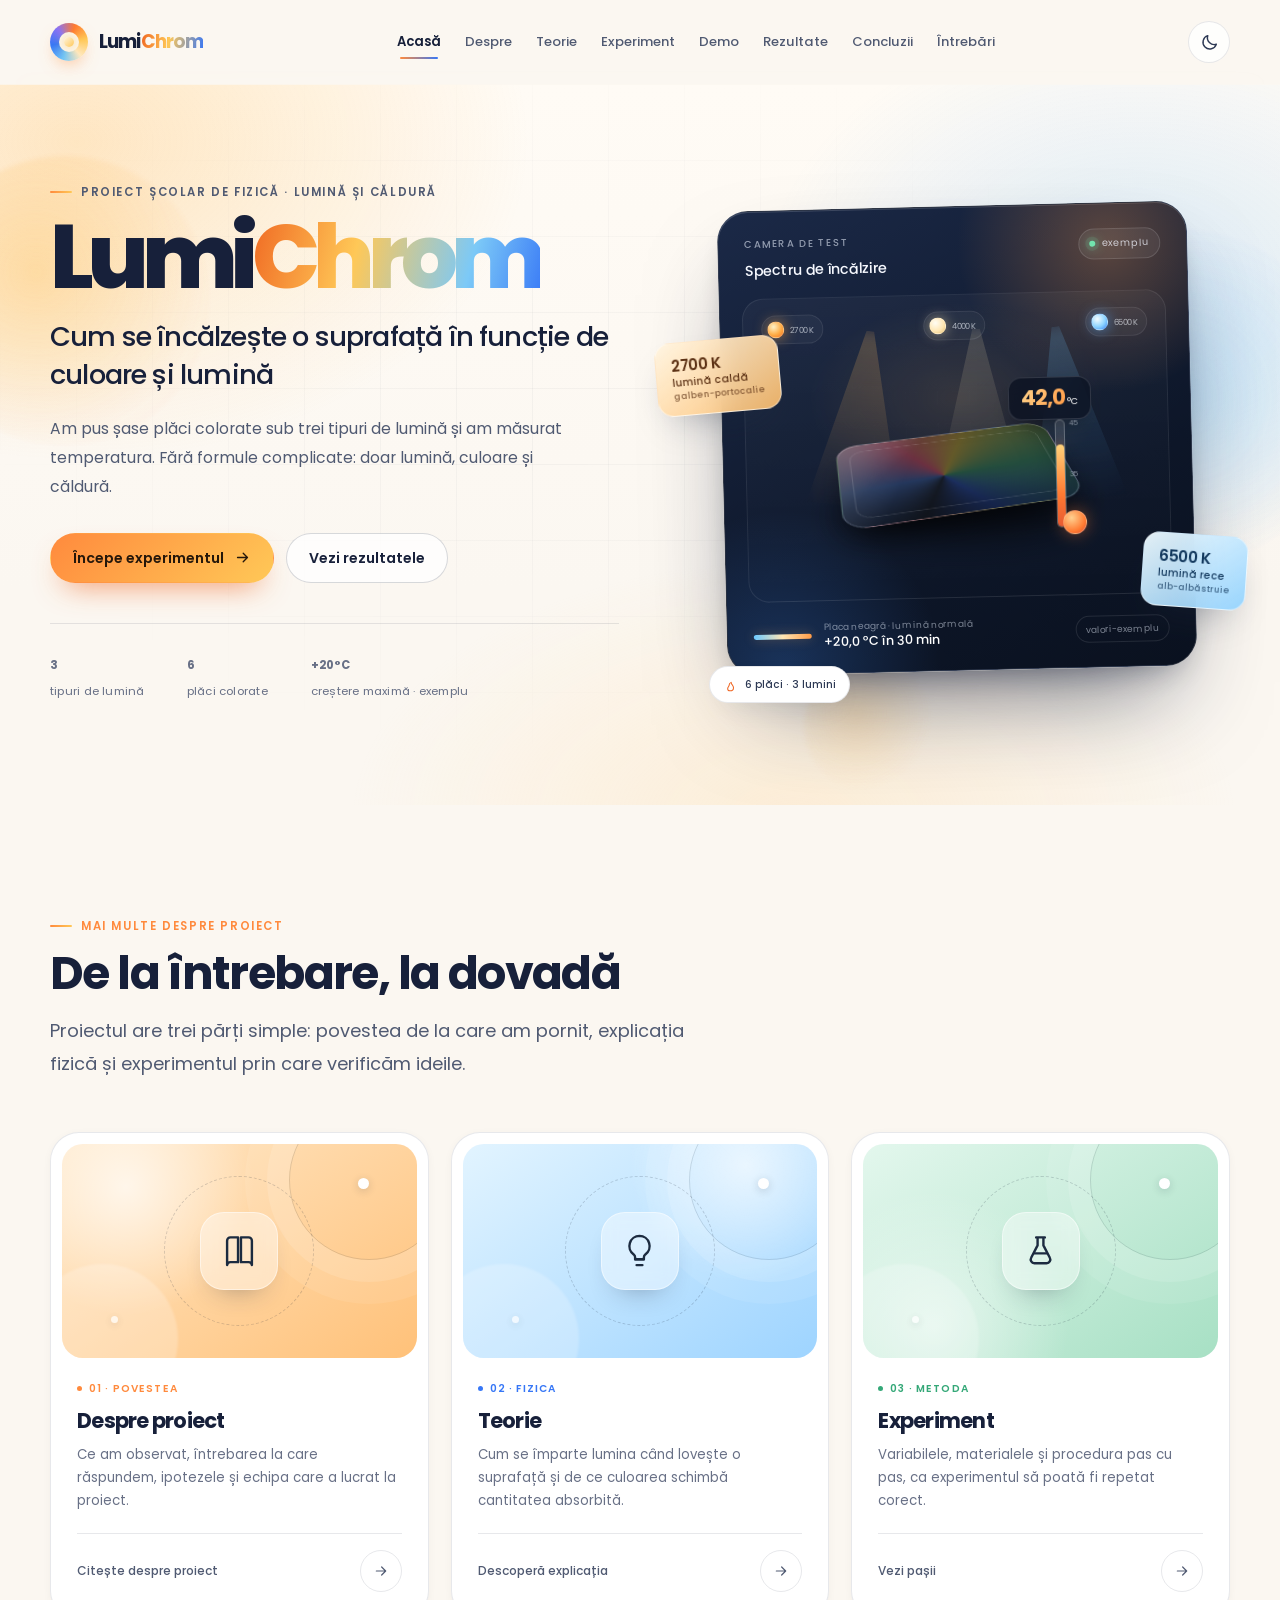
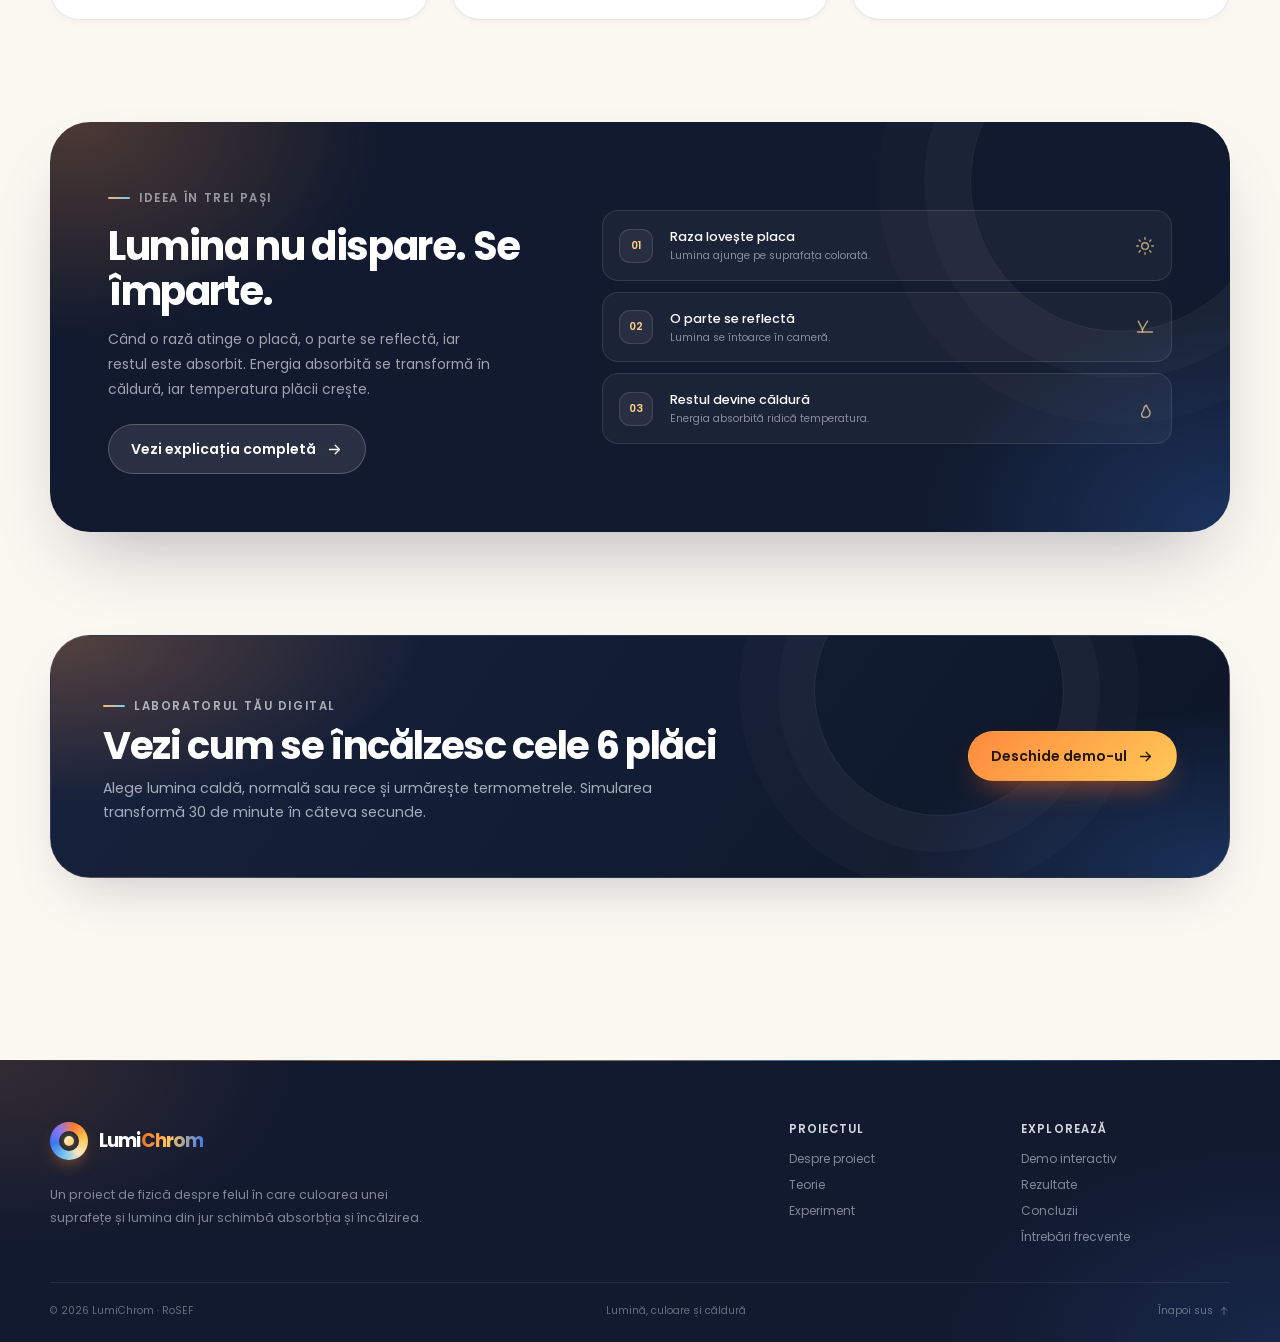
==== commit 38744426: "Update project description and footer text" ====
--- a/index.html
+++ b/index.html
@@ -365,7 +365,7 @@
             <span class="brand-mark" aria-hidden="true"></span>
             <span class="brand-text">Lumi<span>Chrom</span></span>
           </a>
-          <p>Un proiect școlar de fizică despre felul în care culoarea unei suprafețe și lumina din jur schimbă absorbția și încălzirea.</p>
+          <p>Un proiect de fizică despre felul în care culoarea unei suprafețe și lumina din jur schimbă absorbția și încălzirea.</p>
         </div>
 
         <div class="footer-links">
@@ -390,7 +390,7 @@
       </div>
 
       <div class="footer-bottom">
-        <span>© <span data-year>2026</span> LumiChrom · Proiect școlar de fizică</span>
+        <span>© <span data-year>2026</span> LumiChrom · RoSEF</span>
         <span>Lumină, culoare și căldură</span>
         <a href="#main">
           Înapoi sus
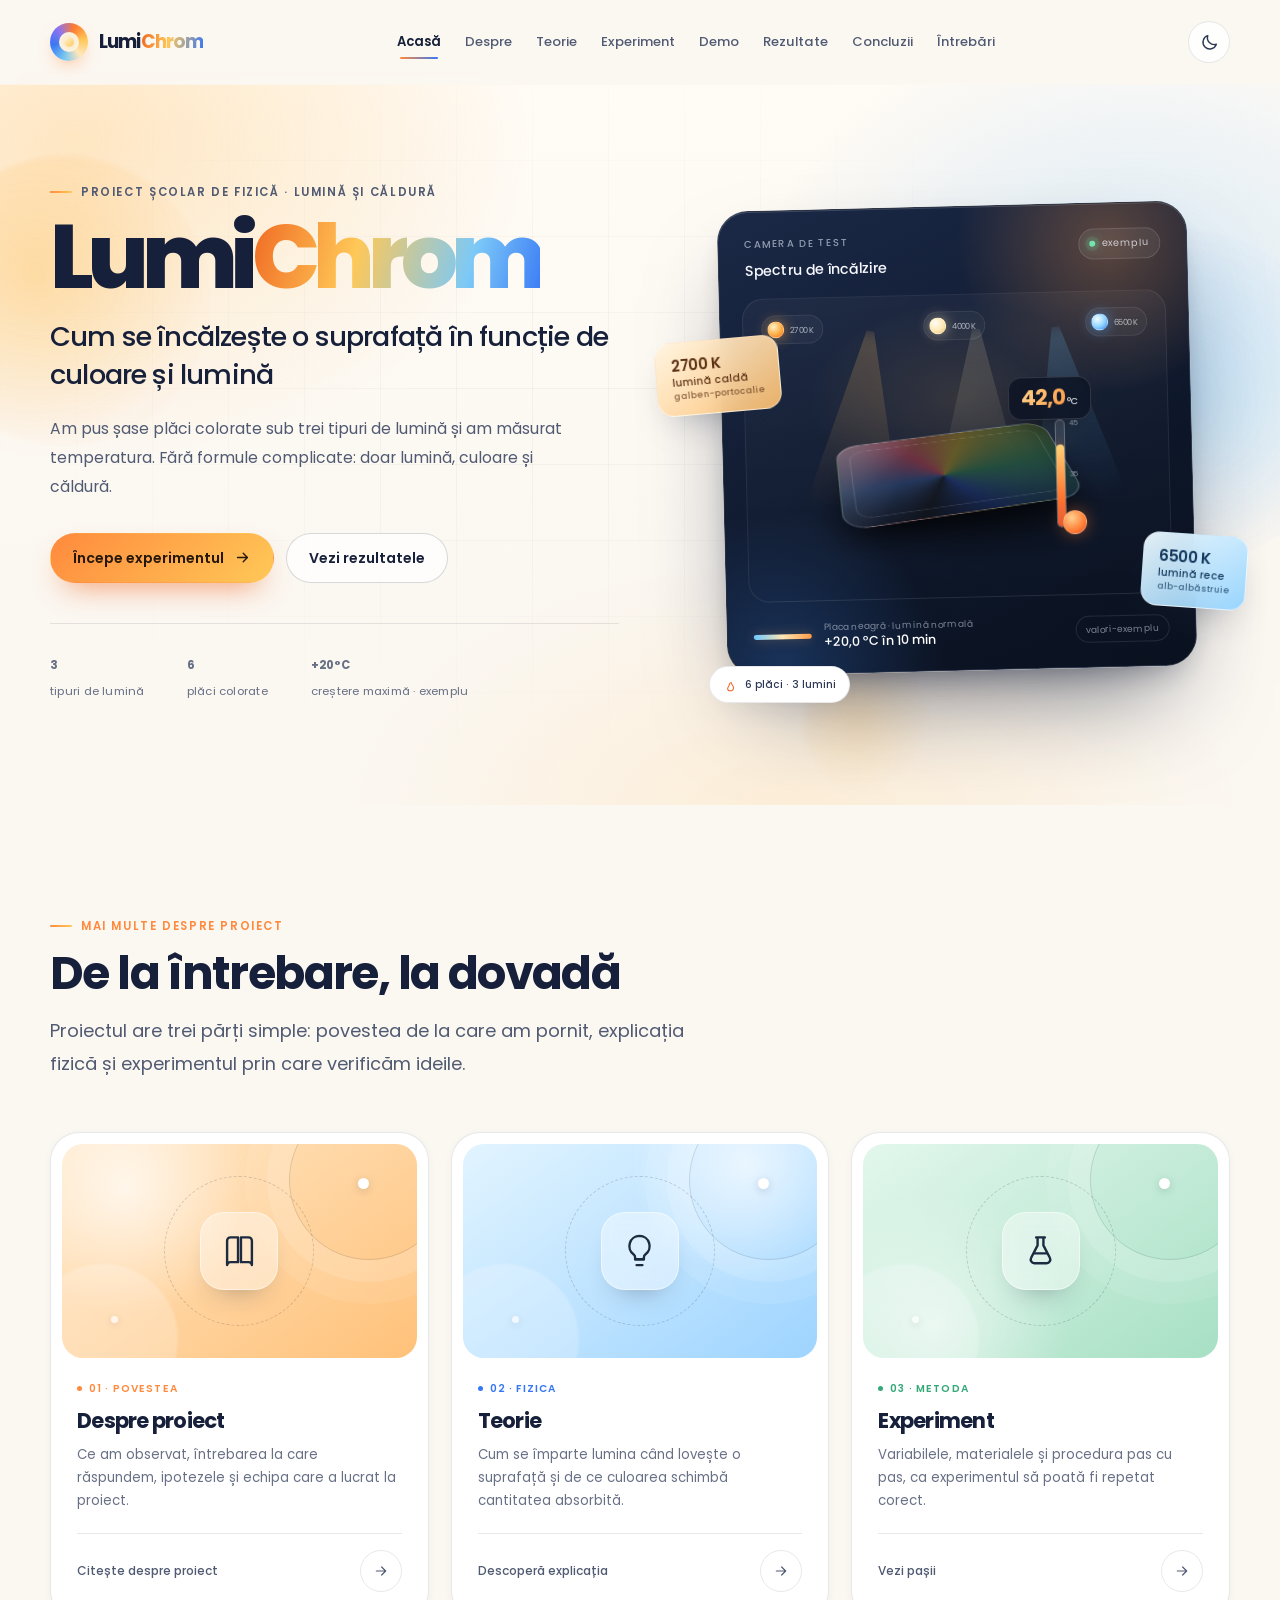
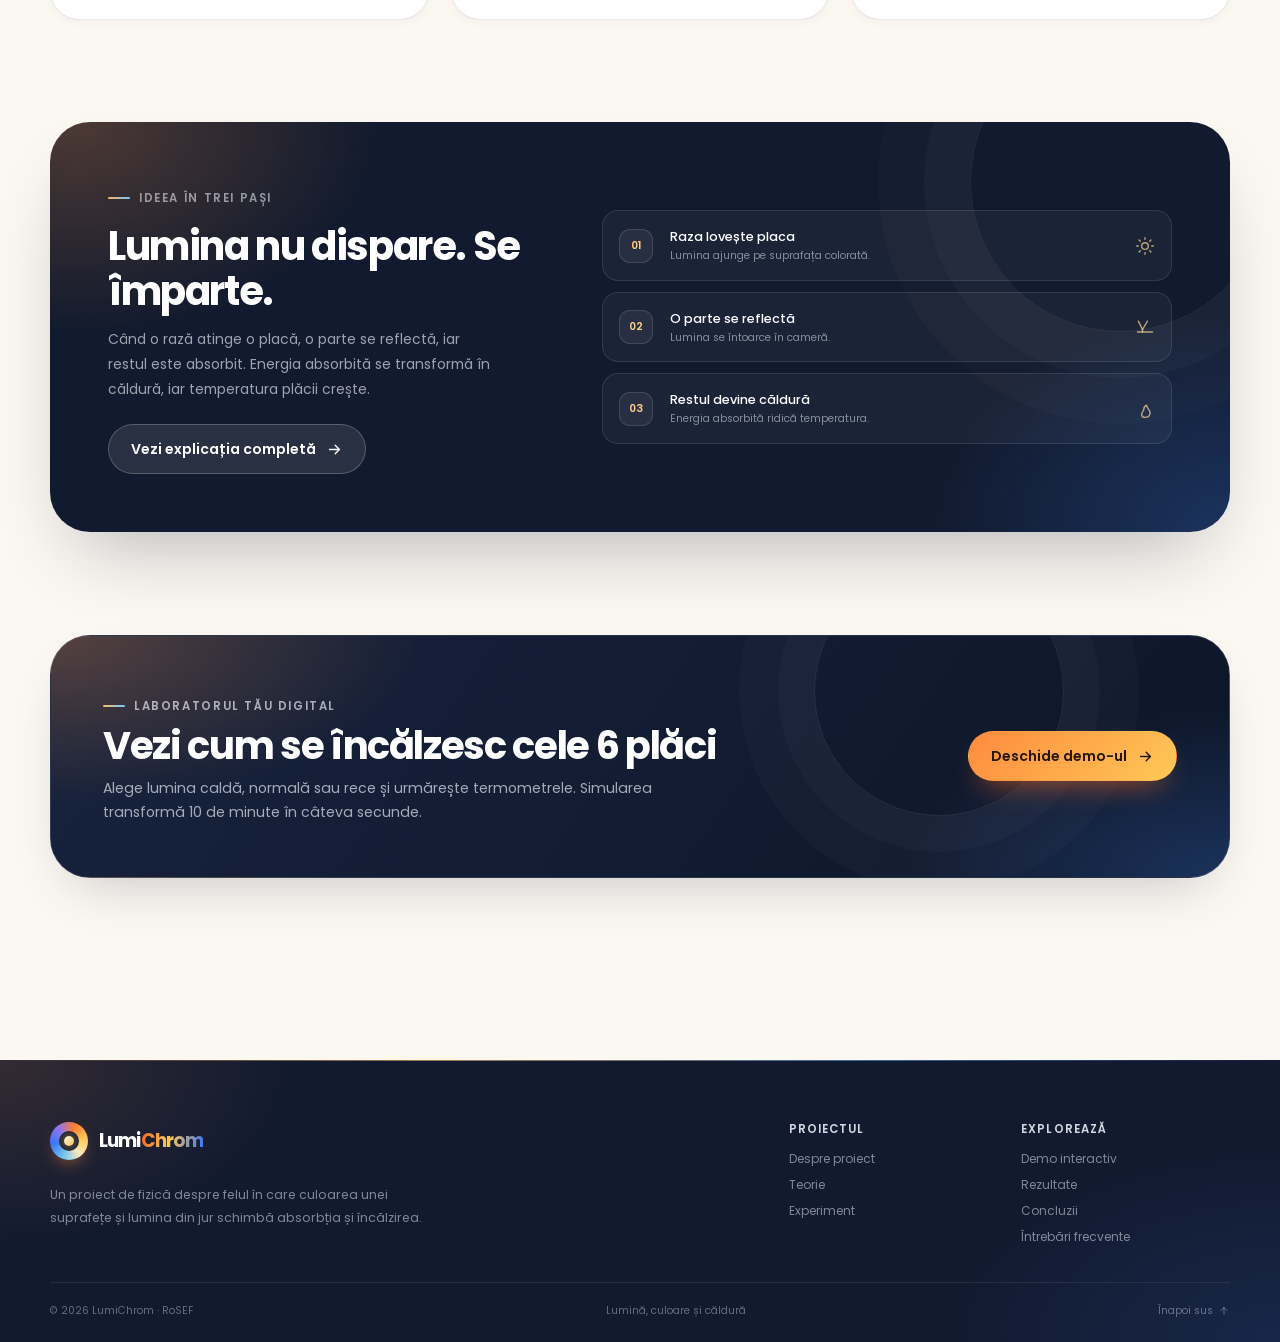
==== commit b3852e0c: "Update heating time from 30 min to 10 min" ====
--- a/index.html
+++ b/index.html
@@ -154,7 +154,7 @@
                 <span class="mini-scale" aria-hidden="true"></span>
                 <div>
                   <span>Placa neagră · lumină normală</span>
-                  <strong>+20,0 °C în 30 min</strong>
+                  <strong>+20,0 °C în 10 min</strong>
                 </div>
               </div>
               <span class="lab-foot-note">valori-exemplu</span>
@@ -343,7 +343,7 @@
           <div>
             <span class="eyebrow">Laboratorul tău digital</span>
             <h2>Vezi cum se încălzesc cele 6 plăci</h2>
-            <p>Alege lumina caldă, normală sau rece și urmărește termometrele. Simularea transformă 30 de minute în câteva secunde.</p>
+            <p>Alege lumina caldă, normală sau rece și urmărește termometrele. Simularea transformă 10 de minute în câteva secunde.</p>
           </div>
           <a class="btn btn--primary" href="demo.html">
             Deschide demo-ul
--- a/assets/css/style.css
+++ b/assets/css/style.css
@@ -2391,8 +2391,10 @@
 
 .team-grid {
   display: grid;
-  grid-template-columns: repeat(3, minmax(0, 1fr));
+  grid-template-columns: repeat(2, minmax(0, 1fr));
   gap: 20px;
+  max-width: 760px;
+  margin-inline: auto;
 }
 
 .person-card {
